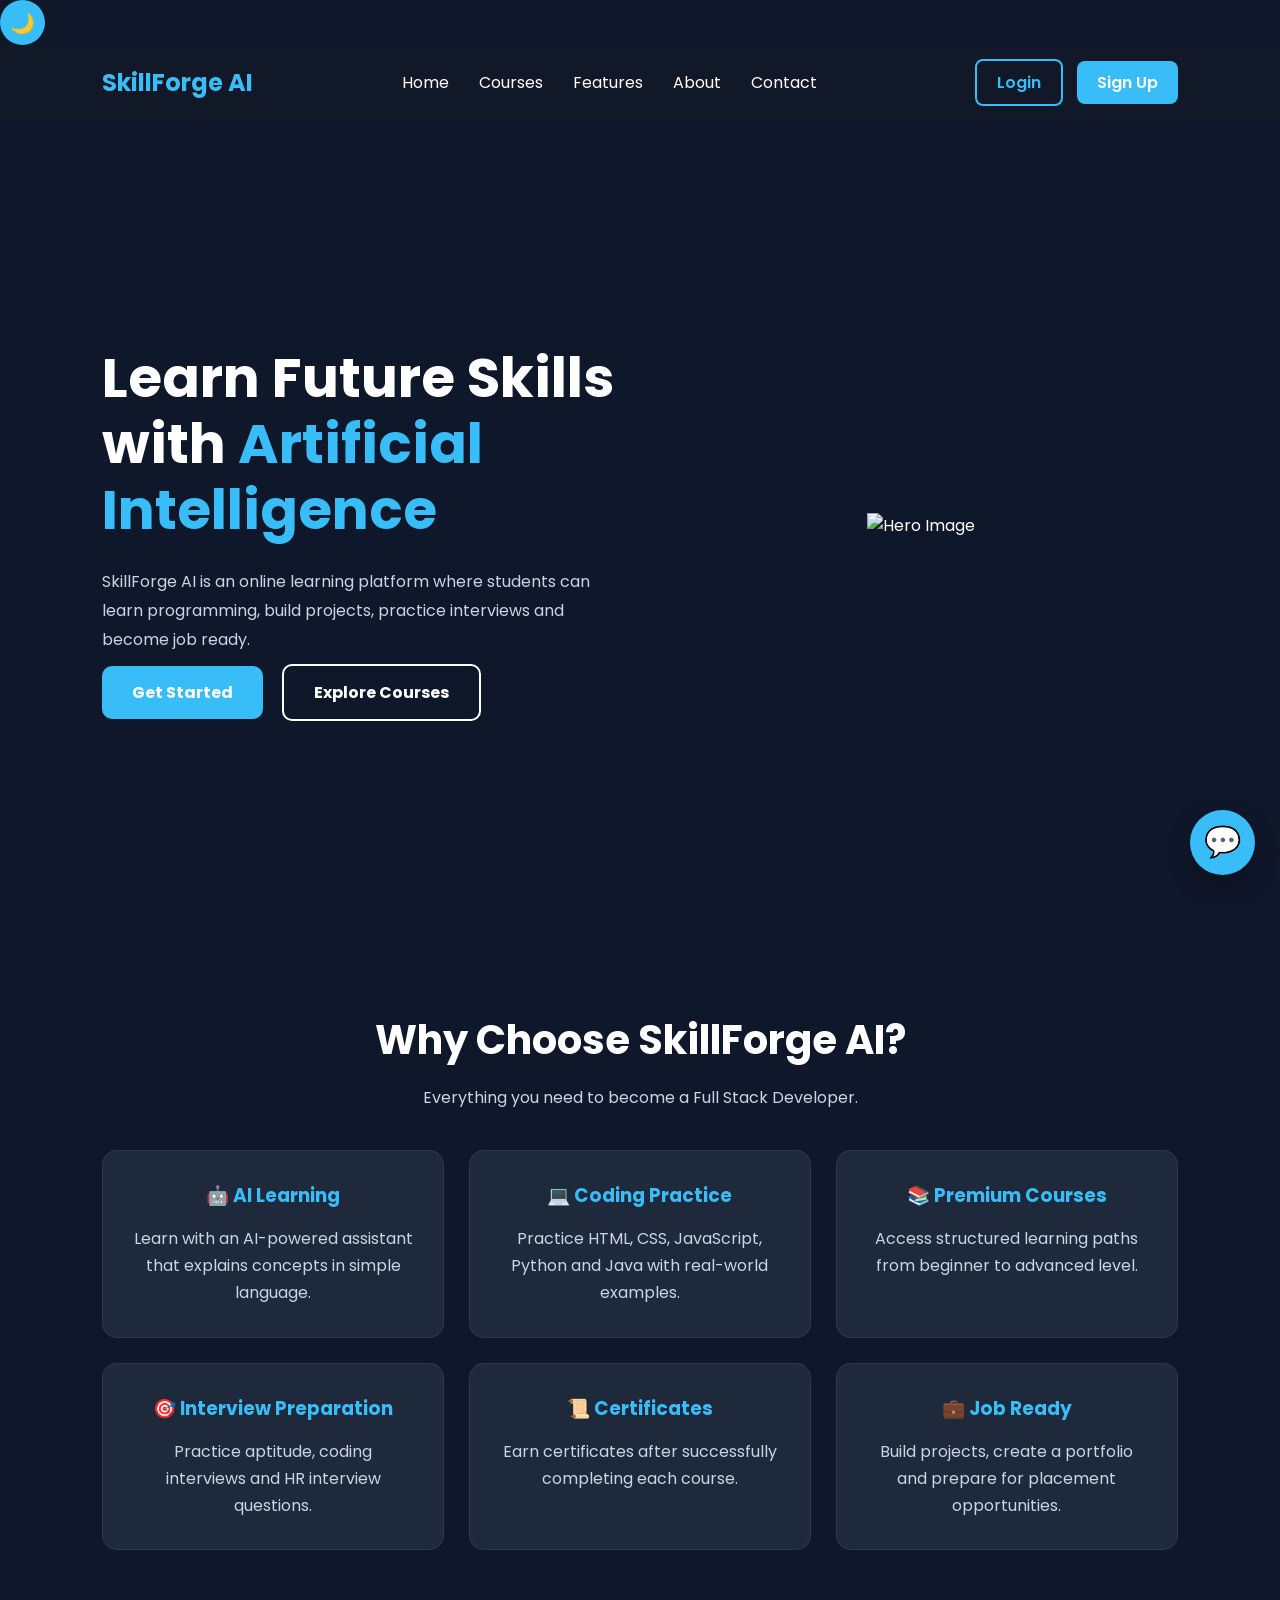
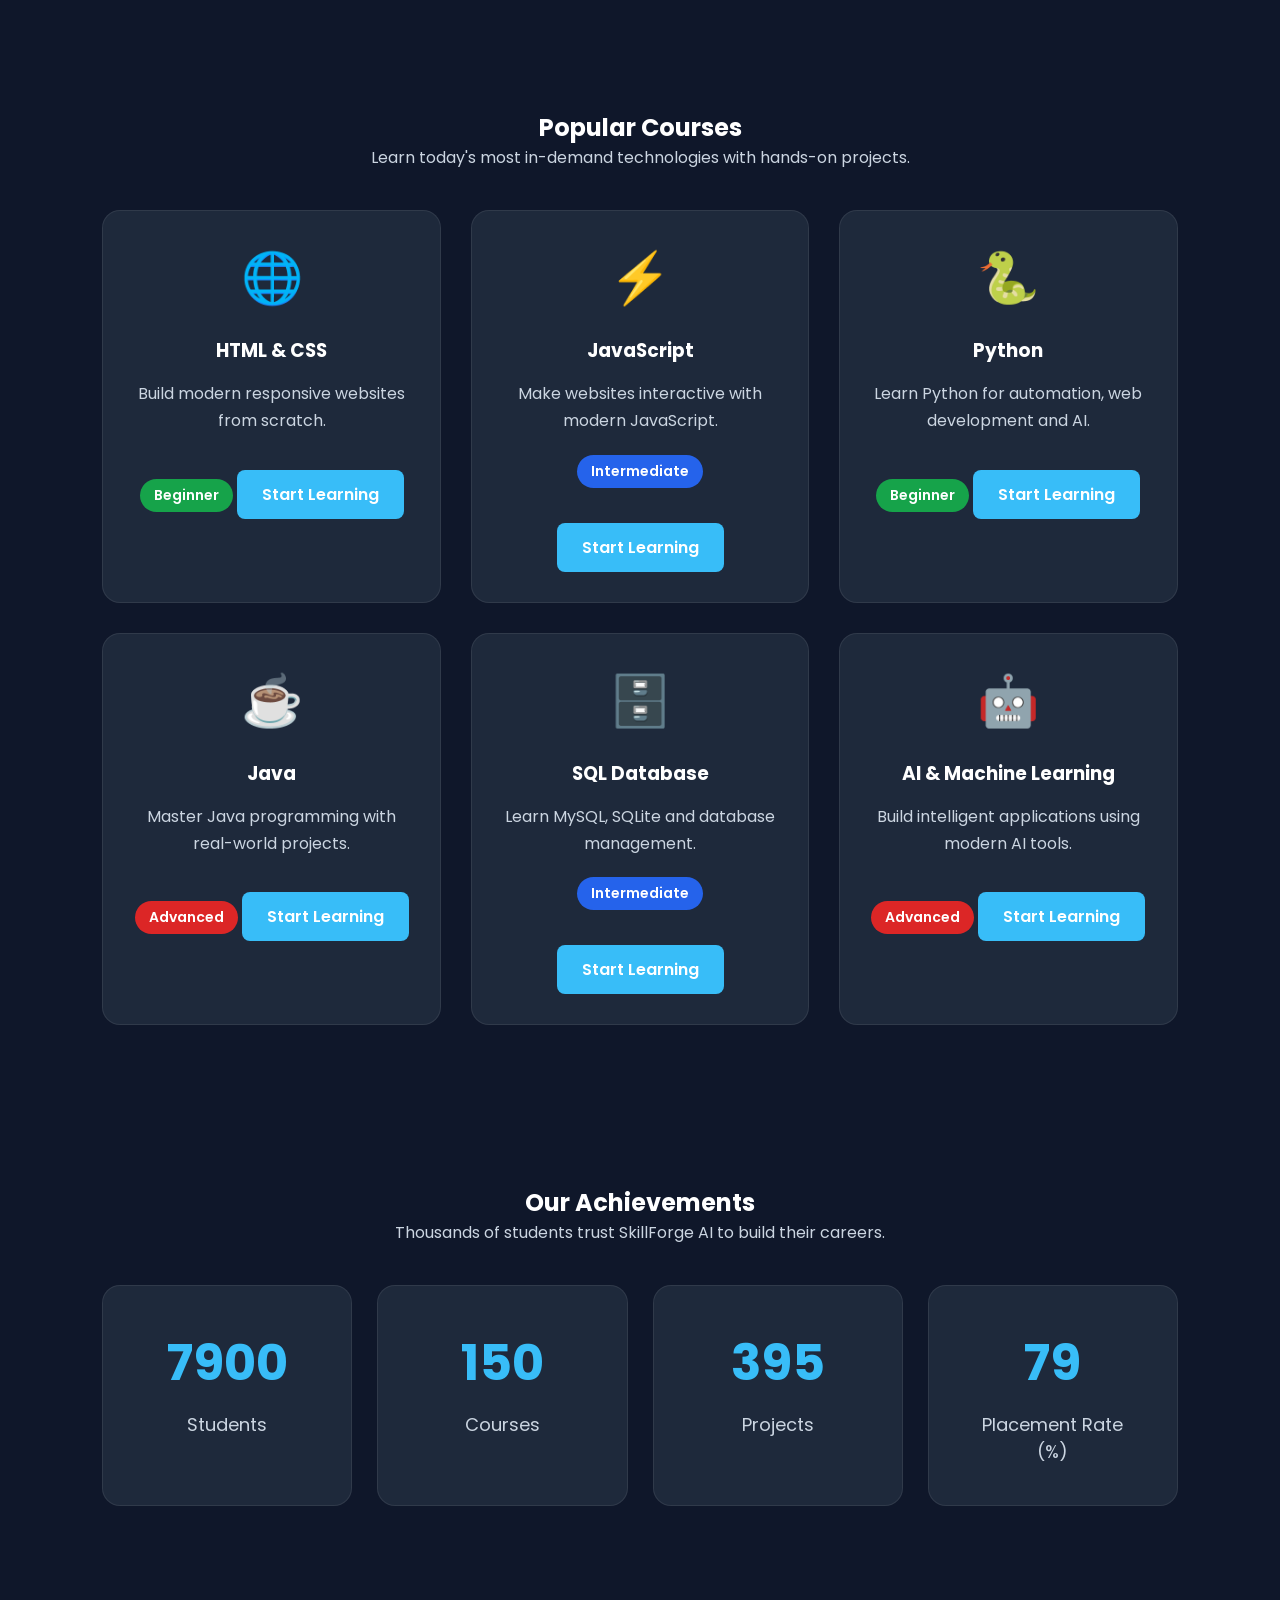
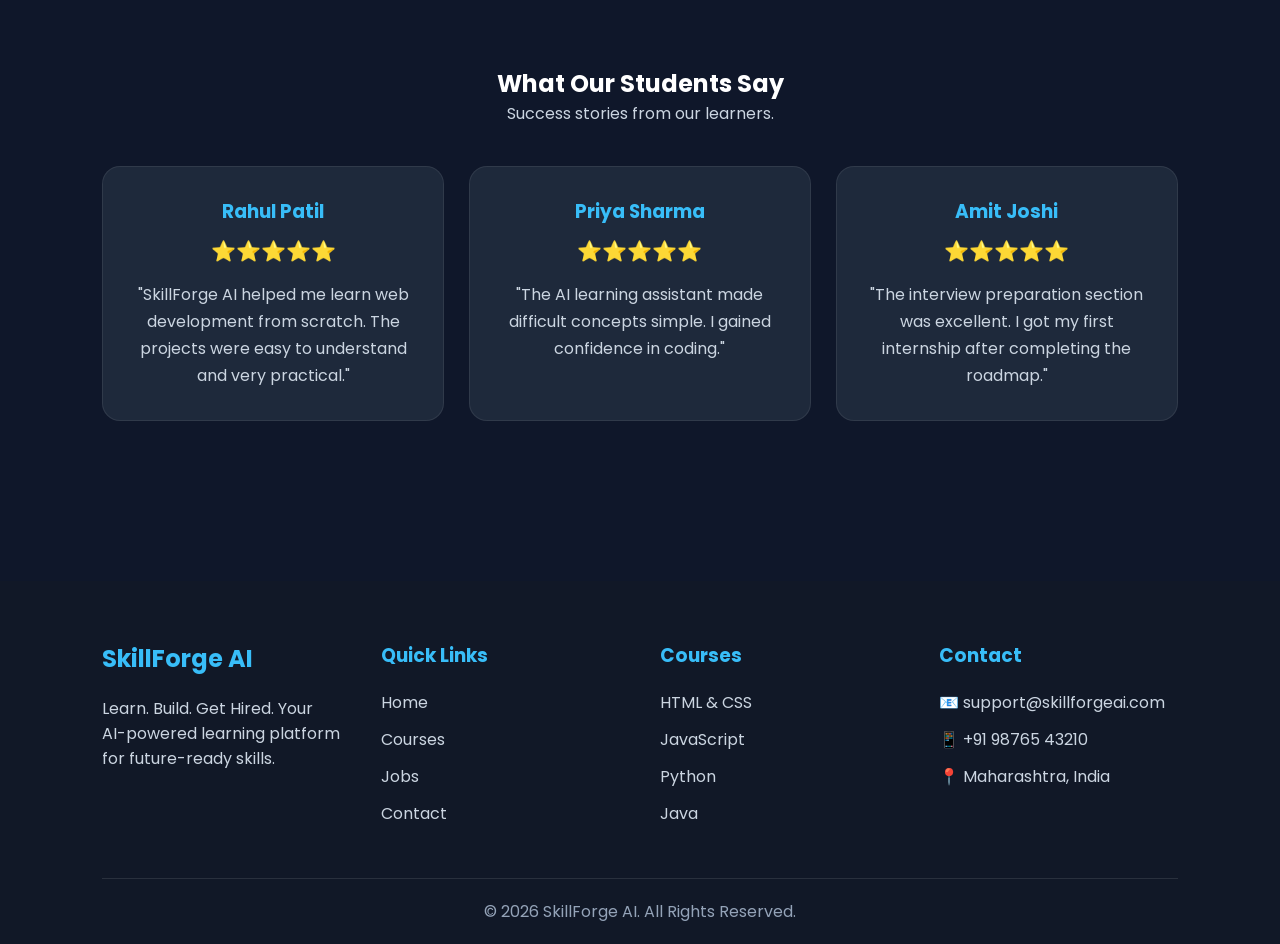
==== index.html @ 04fc4a8b "Added Floating AI Chat Button" ====
<!DOCTYPE html>
<html lang="en">

<head>
    <meta charset="UTF-8">
    <meta name="viewport" content="width=device-width, initial-scale=1.0">

    <title>SkillForge AI | Learn • Build • Get Hired</title>

    <link rel="stylesheet" href="css/style.css">

    <link rel="preconnect" href="https://fonts.googleapis.com">

    <link rel="preconnect" href="https://fonts.gstatic.com" crossorigin>

    <link href="https://fonts.googleapis.com/css2?family=Poppins:wght@300;400;500;600;700;800&display=swap"
        rel="stylesheet">

</head>

<body>
    <button id="themeToggle" class="theme-btn">
    🌙
</button>

    <!-- ================= NAVBAR ================= -->

    <header>

        <nav class="navbar">
            <div class="menu-toggle" id="menuToggle">
    ☰
</div>

            <div class="logo">

                <h2>SkillForge AI</h2>

            </div>

            <ul class="nav-links">

                <li><a href="#">Home</a></li>

                <li><a href="courses.html">Courses</a></li>

                <li><a href="#">Features</a></li>

                <li><a href="#">About</a></li>

                <li><a href="contact.html">Contact</a></li>

            </ul>

            <div class="buttons">

                <a href="login.html" class="login-btn">Login</a>

                <a href="signup.html" class="signup-btn">Sign Up</a>

            </div>

        </nav>

    </header>

    <!-- ================= HERO SECTION ================= -->

    <section class="hero">

        <div class="hero-left">

            <h1>
                Learn Future Skills with
                <span>Artificial Intelligence</span>
            </h1>

            <p>

                SkillForge AI is an online learning platform where students
                can learn programming, build projects,
                practice interviews and become job ready.

            </p>

            <div class="hero-buttons">

                <a href="#" class="primary-btn">Get Started</a>

                <a href="#" class="secondary-btn">Explore Courses</a>

            </div>

        </div>

        <div class="hero-right">

            <img src="images/hero.png" alt="Hero Image">

        </div>

    </section>
    <!-- ================= FEATURES ================= -->

 <section class="features">

    <h2>Why Choose SkillForge AI?</h2>

    <p class="section-text">
        Everything you need to become a Full Stack Developer.
    </p>

    <div class="feature-container">

        <div class="card">
            <h3>🤖 AI Learning</h3>
            <p>Learn with an AI-powered assistant that explains concepts in simple language.</p>
        </div>

        <div class="card">
            <h3>💻 Coding Practice</h3>
            <p>Practice HTML, CSS, JavaScript, Python and Java with real-world examples.</p>
        </div>

        <div class="card">
            <h3>📚 Premium Courses</h3>
            <p>Access structured learning paths from beginner to advanced level.</p>
        </div>

        <div class="card">
            <h3>🎯 Interview Preparation</h3>
            <p>Practice aptitude, coding interviews and HR interview questions.</p>
        </div>

        <div class="card">
            <h3>📜 Certificates</h3>
            <p>Earn certificates after successfully completing each course.</p>
        </div>

        <div class="card">
            <h3>💼 Job Ready</h3>
            <p>Build projects, create a portfolio and prepare for placement opportunities.</p>
        </div>

    </div>

</section>
<!-- ================= COURSES ================= -->

<section class="courses">

    <h2>Popular Courses</h2>

    <p class="section-text">
        Learn today's most in-demand technologies with hands-on projects.
    </p>

    <div class="course-container">

        <div class="course-card">
            <div class="course-icon">🌐</div>
            <h3>HTML & CSS</h3>
            <p>Build modern responsive websites from scratch.</p>
            <span class="level beginner">Beginner</span>
            <a href="#" class="course-btn">Start Learning</a>
        </div>

        <div class="course-card">
            <div class="course-icon">⚡</div>
            <h3>JavaScript</h3>
            <p>Make websites interactive with modern JavaScript.</p>
            <span class="level intermediate">Intermediate</span>
            <a href="#" class="course-btn">Start Learning</a>
        </div>

        <div class="course-card">
            <div class="course-icon">🐍</div>
            <h3>Python</h3>
            <p>Learn Python for automation, web development and AI.</p>
            <span class="level beginner">Beginner</span>
            <a href="#" class="course-btn">Start Learning</a>
        </div>

        <div class="course-card">
            <div class="course-icon">☕</div>
            <h3>Java</h3>
            <p>Master Java programming with real-world projects.</p>
            <span class="level advanced">Advanced</span>
            <a href="#" class="course-btn">Start Learning</a>
        </div>

        <div class="course-card">
            <div class="course-icon">🗄️</div>
            <h3>SQL Database</h3>
            <p>Learn MySQL, SQLite and database management.</p>
            <span class="level intermediate">Intermediate</span>
            <a href="#" class="course-btn">Start Learning</a>
        </div>

        <div class="course-card">
            <div class="course-icon">🤖</div>
            <h3>AI & Machine Learning</h3>
            <p>Build intelligent applications using modern AI tools.</p>
            <span class="level advanced">Advanced</span>
            <a href="#" class="course-btn">Start Learning</a>
        </div>

    </div>

</section>
<!-- ================= STATISTICS ================= -->
<!-- ================= STATISTICS ================= -->

<section class="stats">

    <h2>Our Achievements</h2>

    <p class="section-text">
        Thousands of students trust SkillForge AI to build their careers.
    </p>

    <div class="stats-container">

        <div class="stat-card">
            <h1 class="counter" data-target="10000">0</h1>
            <p>Students</p>
        </div>

        <div class="stat-card">
            <h1 class="counter" data-target="150">0</h1>
            <p>Courses</p>
        </div>

        <div class="stat-card">
            <h1 class="counter" data-target="500">0</h1>
            <p>Projects</p>
        </div>

        <div class="stat-card">
            <h1 class="counter" data-target="95">0</h1>
            <p>Placement Rate (%)</p>
        </div>

    </div>

</section>
<!-- ================= TESTIMONIALS ================= -->

<section class="testimonials">

    <h2>What Our Students Say</h2>

    <p class="section-text">
        Success stories from our learners.
    </p>

    <div class="testimonial-container">

        <div class="testimonial-card">
            <h3>Rahul Patil</h3>
            <span>⭐⭐⭐⭐⭐</span>
            <p>
                "SkillForge AI helped me learn web development from scratch.
                The projects were easy to understand and very practical."
            </p>
        </div>

        <div class="testimonial-card">
            <h3>Priya Sharma</h3>
            <span>⭐⭐⭐⭐⭐</span>
            <p>
                "The AI learning assistant made difficult concepts simple.
                I gained confidence in coding."
            </p>
        </div>

        <div class="testimonial-card">
            <h3>Amit Joshi</h3>
            <span>⭐⭐⭐⭐⭐</span>
            <p>
                "The interview preparation section was excellent.
                I got my first internship after completing the roadmap."
            </p>
        </div>

    </div>

</section>

<!-- ================= FOOTER ================= -->

<footer class="footer">

    <div class="footer-container">

        <div class="footer-box">
            <h2>SkillForge AI</h2>
            <p>
                Learn. Build. Get Hired.
                Your AI-powered learning platform for future-ready skills.
            </p>
        </div>

        <div class="footer-box">
            <h3>Quick Links</h3>

            <a href="index.html">Home</a>
            <a href="courses.html">Courses</a>
            <a href="jobs.html">Jobs</a>
            <a href="contact.html">Contact</a>

        </div>

        <div class="footer-box">
            <h3>Courses</h3>

            <a href="#">HTML & CSS</a>
            <a href="#">JavaScript</a>
            <a href="#">Python</a>
            <a href="#">Java</a>

        </div>

        <div class="footer-box">
            <h3>Contact</h3>

            <p>📧 support@skillforgeai.com</p>
            <p>📱 +91 98765 43210</p>
            <p>📍 Maharashtra, India</p>

        </div>

    </div>

    <hr>

    <div class="copyright">

        © 2026 SkillForge AI. All Rights Reserved.

    </div>
    <!-- ================= AI CHAT BUTTON ================= -->

<div class="chat-button" id="chatButton">
    💬
</div>
    <script src="js/script.js"></script>

</footer>
</body>

</html>
---- css/style.css ----
/* ===========================
   Google Font & Reset
=========================== */

*{
    margin:0;
    padding:0;
    box-sizing:border-box;
    font-family:'Poppins',sans-serif;
}

body{
    background:#0f172a;
    color:#ffffff;
}

/* ===========================
   Navbar
=========================== */

.navbar{
    display:flex;
    justify-content:space-between;
    align-items:center;
    padding:20px 8%;
    background:#111827;
    position:sticky;
    top:0;
}

.logo h2{
    color:#38bdf8;
}

.nav-links{
    display:flex;
    list-style:none;
    gap:30px;
}

.nav-links a{
    text-decoration:none;
    color:white;
    transition:.3s;
}

.nav-links a:hover{
    color:#38bdf8;
}

.buttons a{
    text-decoration:none;
    padding:10px 20px;
    border-radius:8px;
    margin-left:10px;
    font-weight:600;
}

.login-btn{
    border:2px solid #38bdf8;
    color:#38bdf8;
}

.signup-btn{
    background:#38bdf8;
    color:white;
}

/* ===========================
   Hero Section
=========================== */

.hero{
    display:flex;
    justify-content:space-between;
    align-items:center;
    min-height:90vh;
    padding:60px 8%;
    gap:50px;
}

.hero-left{
    flex:1;
}

.hero-left h1{
    font-size:55px;
    line-height:1.2;
}

.hero-left span{
    color:#38bdf8;
}

.hero-left p{
    margin:25px 0;
    color:#cbd5e1;
    line-height:1.8;
}

.hero-buttons a{
    text-decoration:none;
    padding:15px 30px;
    border-radius:10px;
    font-weight:bold;
    margin-right:15px;
}

.primary-btn{
    background:#38bdf8;
    color:white;
}

.secondary-btn{
    border:2px solid white;
    color:white;
}

.hero-right{
    flex:1;
    text-align:center;
}

.hero-right img{
    width:100%;
    max-width:500px;
}

/* ===========================
   Responsive
=========================== */

@media(max-width:900px){

.hero{
    flex-direction:column;
    text-align:center;
}

.navbar{
    flex-direction:column;
    gap:15px;
}

.nav-links{
    flex-wrap:wrap;
    justify-content:center;
}

.hero-left h1{
    font-size:38px;
}

}
/* ===========================
   FEATURES
=========================== */

.features{
    padding:80px 8%;
    text-align:center;
}

.features h2{
    font-size:40px;
    margin-bottom:15px;
}

.section-text{
    color:#cbd5e1;
    margin-bottom:40px;
}

.feature-container{
    display:grid;
    grid-template-columns:repeat(auto-fit,minmax(260px,1fr));
    gap:25px;
}

.card{
    background:#1e293b;
    padding:30px;
    border-radius:15px;
    transition:.3s;
    border:1px solid rgba(255,255,255,.08);
}

.card:hover{
    transform:translateY(-10px);
    box-shadow:0 15px 35px rgba(56,189,248,.25);
}

.card h3{
    margin-bottom:15px;
    color:#38bdf8;
}

.card p{
    color:#cbd5e1;
    line-height:1.7;
}
/* ===========================
   COURSES
=========================== */

.courses{
    padding:80px 8%;
    text-align:center;
}

.course-container{
    display:grid;
    grid-template-columns:repeat(auto-fit,minmax(280px,1fr));
    gap:30px;
    margin-top:40px;
}

.course-card{
    background:#1e293b;
    padding:30px;
    border-radius:18px;
    transition:.3s;
    border:1px solid rgba(255,255,255,.08);
}

.course-card:hover{
    transform:translateY(-10px);
    box-shadow:0 20px 40px rgba(56,189,248,.25);
}

.course-icon{
    font-size:50px;
    margin-bottom:20px;
}

.course-card h3{
    margin-bottom:15px;
}

.course-card p{
    color:#cbd5e1;
    margin-bottom:20px;
    line-height:1.7;
}

.level{
    display:inline-block;
    padding:6px 14px;
    border-radius:20px;
    font-size:14px;
    margin-bottom:20px;
    font-weight:600;
}

.beginner{
    background:#16a34a;
}

.intermediate{
    background:#2563eb;
}

.advanced{
    background:#dc2626;
}

.course-btn{
    display:inline-block;
    margin-top:15px;
    padding:12px 25px;
    background:#38bdf8;
    color:white;
    text-decoration:none;
    border-radius:8px;
    font-weight:600;
}

.course-btn:hover{
    background:#0ea5e9;
}
/* ===========================
   STATISTICS
=========================== */

.stats{
    padding:80px 8%;
    text-align:center;
}

.stats-container{
    display:grid;
    grid-template-columns:repeat(auto-fit,minmax(220px,1fr));
    gap:25px;
    margin-top:40px;
}

.stat-card{
    background:#1e293b;
    padding:40px;
    border-radius:18px;
    transition:.3s;
    border:1px solid rgba(255,255,255,.08);
}

.stat-card:hover{
    transform:translateY(-10px);
    box-shadow:0 15px 35px rgba(56,189,248,.25);
}

.stat-card h1{
    font-size:50px;
    color:#38bdf8;
}

.stat-card p{
    margin-top:10px;
    color:#cbd5e1;
    font-size:18px;
}
/* ===========================
   TESTIMONIALS
=========================== */

.testimonials{
    padding:80px 8%;
    text-align:center;
}

.testimonial-container{
    display:grid;
    grid-template-columns:repeat(auto-fit,minmax(300px,1fr));
    gap:25px;
    margin-top:40px;
}

.testimonial-card{
    background:#1e293b;
    padding:30px;
    border-radius:18px;
    border:1px solid rgba(255,255,255,.08);
    transition:.3s;
}

.testimonial-card:hover{
    transform:translateY(-8px);
    box-shadow:0 15px 35px rgba(56,189,248,.25);
}

.testimonial-card h3{
    color:#38bdf8;
    margin-bottom:10px;
}

.testimonial-card span{
    font-size:20px;
}

.testimonial-card p{
    margin-top:15px;
    color:#cbd5e1;
    line-height:1.7;
}
/* ===========================
   FOOTER
=========================== */

.footer{
    background:#111827;
    padding:60px 8% 20px;
    margin-top:80px;
}

.footer-container{
    display:grid;
    grid-template-columns:repeat(auto-fit,minmax(220px,1fr));
    gap:40px;
}

.footer-box h2,
.footer-box h3{
    color:#38bdf8;
    margin-bottom:20px;
}

.footer-box p,
.footer-box a{
    display:block;
    color:#cbd5e1;
    text-decoration:none;
    margin-bottom:12px;
    transition:.3s;
}

.footer-box a:hover{
    color:#38bdf8;
    padding-left:8px;
}

.footer hr{
    border:none;
    border-top:1px solid rgba(255,255,255,.1);
    margin:40px 0 20px;
}

.copyright{
    text-align:center;
    color:#94a3b8;
}
/* ===========================
   THEME BUTTON
=========================== */

.theme-btn{
    width:45px;
    height:45px;
    border:none;
    border-radius:50%;
    cursor:pointer;
    font-size:20px;
    margin-right:10px;
    background:#38bdf8;
    color:white;
    transition:.3s;
}

.theme-btn:hover{
    transform:scale(1.1);
}

/* Light Theme */

body.light-mode{
    background:#f8fafc;
    color:#111827;
}

body.light-mode .navbar{
    background:white;
}

body.light-mode .card,
body.light-mode .course-card,
body.light-mode .stat-card,
body.light-mode .testimonial-card{
    background:white;
    color:#111827;
}

body.light-mode .footer{
    background:#e2e8f0;
}
/* ===========================
   MOBILE MENU
=========================== */

.menu-toggle{
    display:none;
    font-size:30px;
    cursor:pointer;
}

@media(max-width:900px){

    .menu-toggle{
        display:block;
    }

    .nav-links{
        display:none;
        flex-direction:column;
        position:absolute;
        top:80px;
        left:0;
        width:100%;
        background:#111827;
        padding:20px 0;
        text-align:center;
    }

    .nav-links.active{
        display:flex;
    }

    .buttons{
        display:none;
    }

}
/* ===========================
   FLOATING CHAT BUTTON
=========================== */

.chat-button{
    position:fixed;
    bottom:25px;
    right:25px;
    width:65px;
    height:65px;
    background:#38bdf8;
    color:white;
    font-size:30px;
    border-radius:50%;
    display:flex;
    justify-content:center;
    align-items:center;
    cursor:pointer;
    box-shadow:0 10px 25px rgba(0,0,0,.3);
    transition:.3s;
    z-index:999;
}

.chat-button:hover{
    transform:scale(1.1);
    background:#0ea5e9;
}
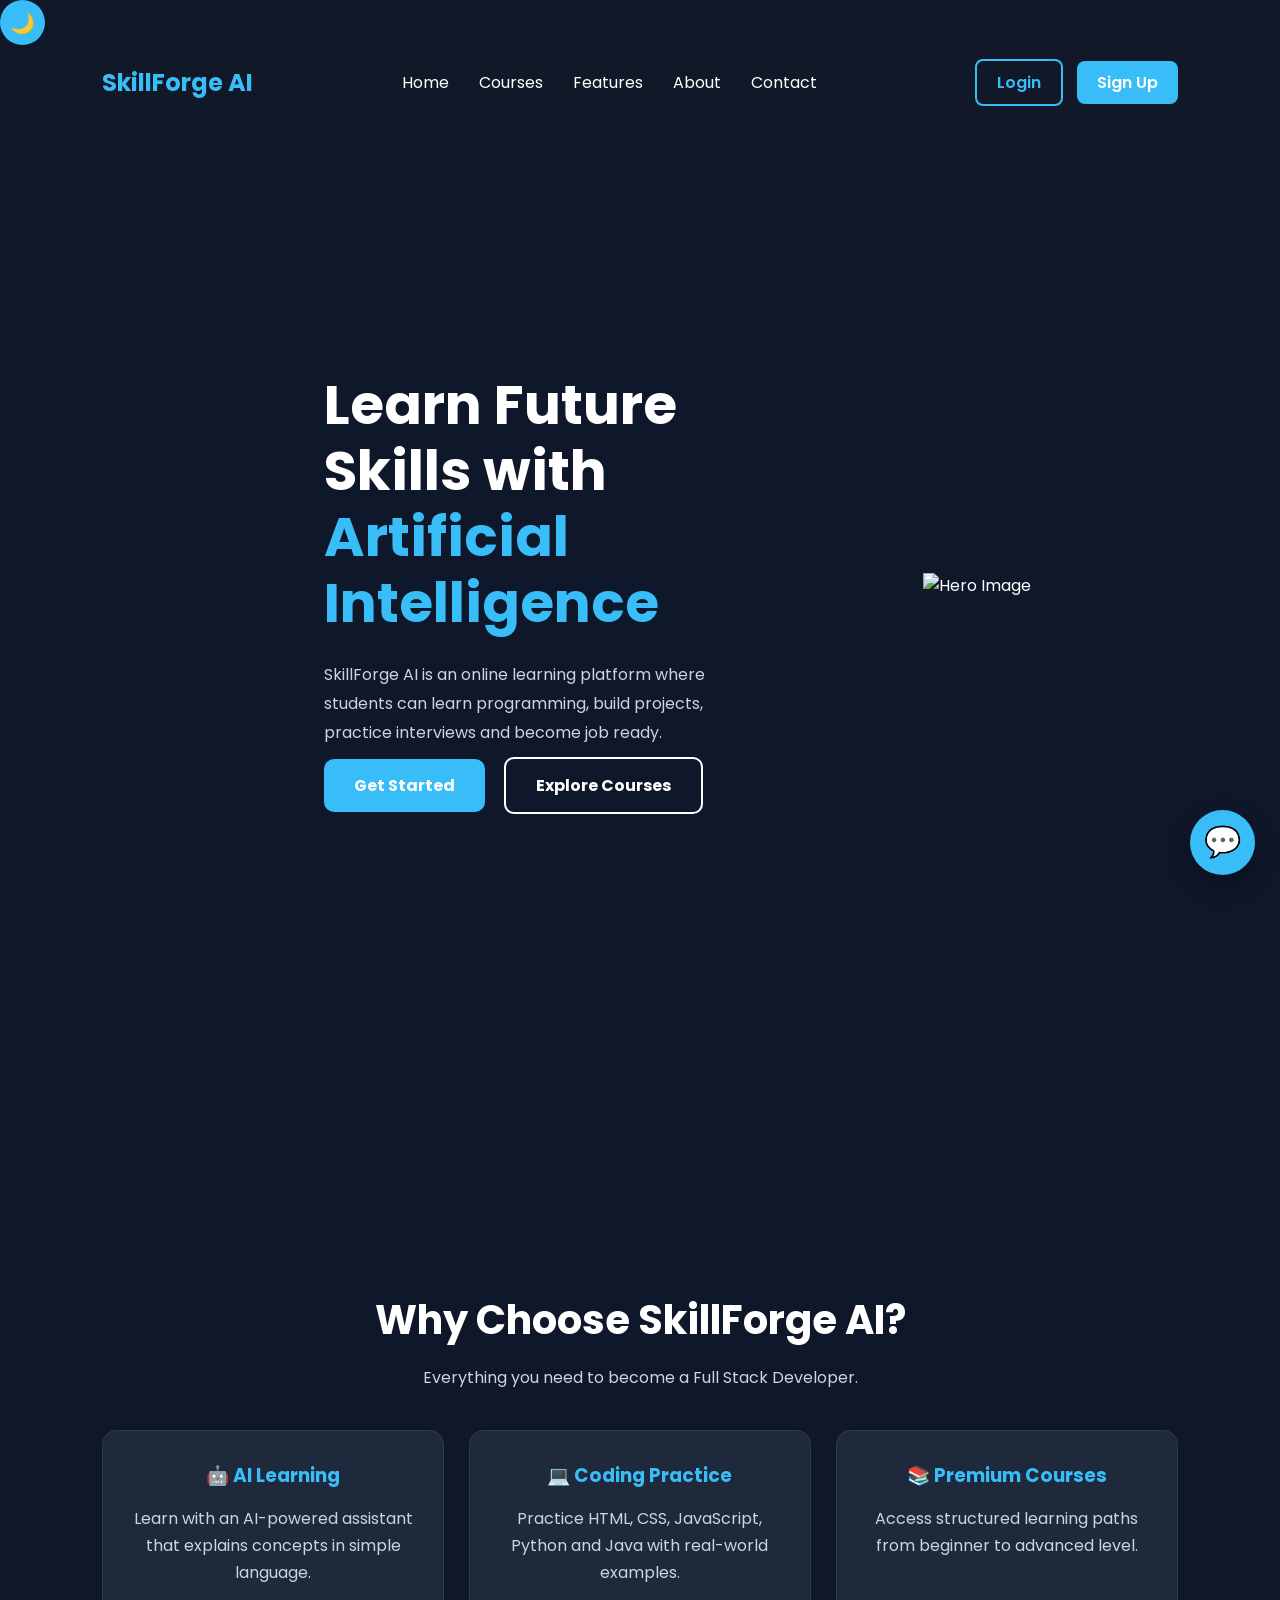
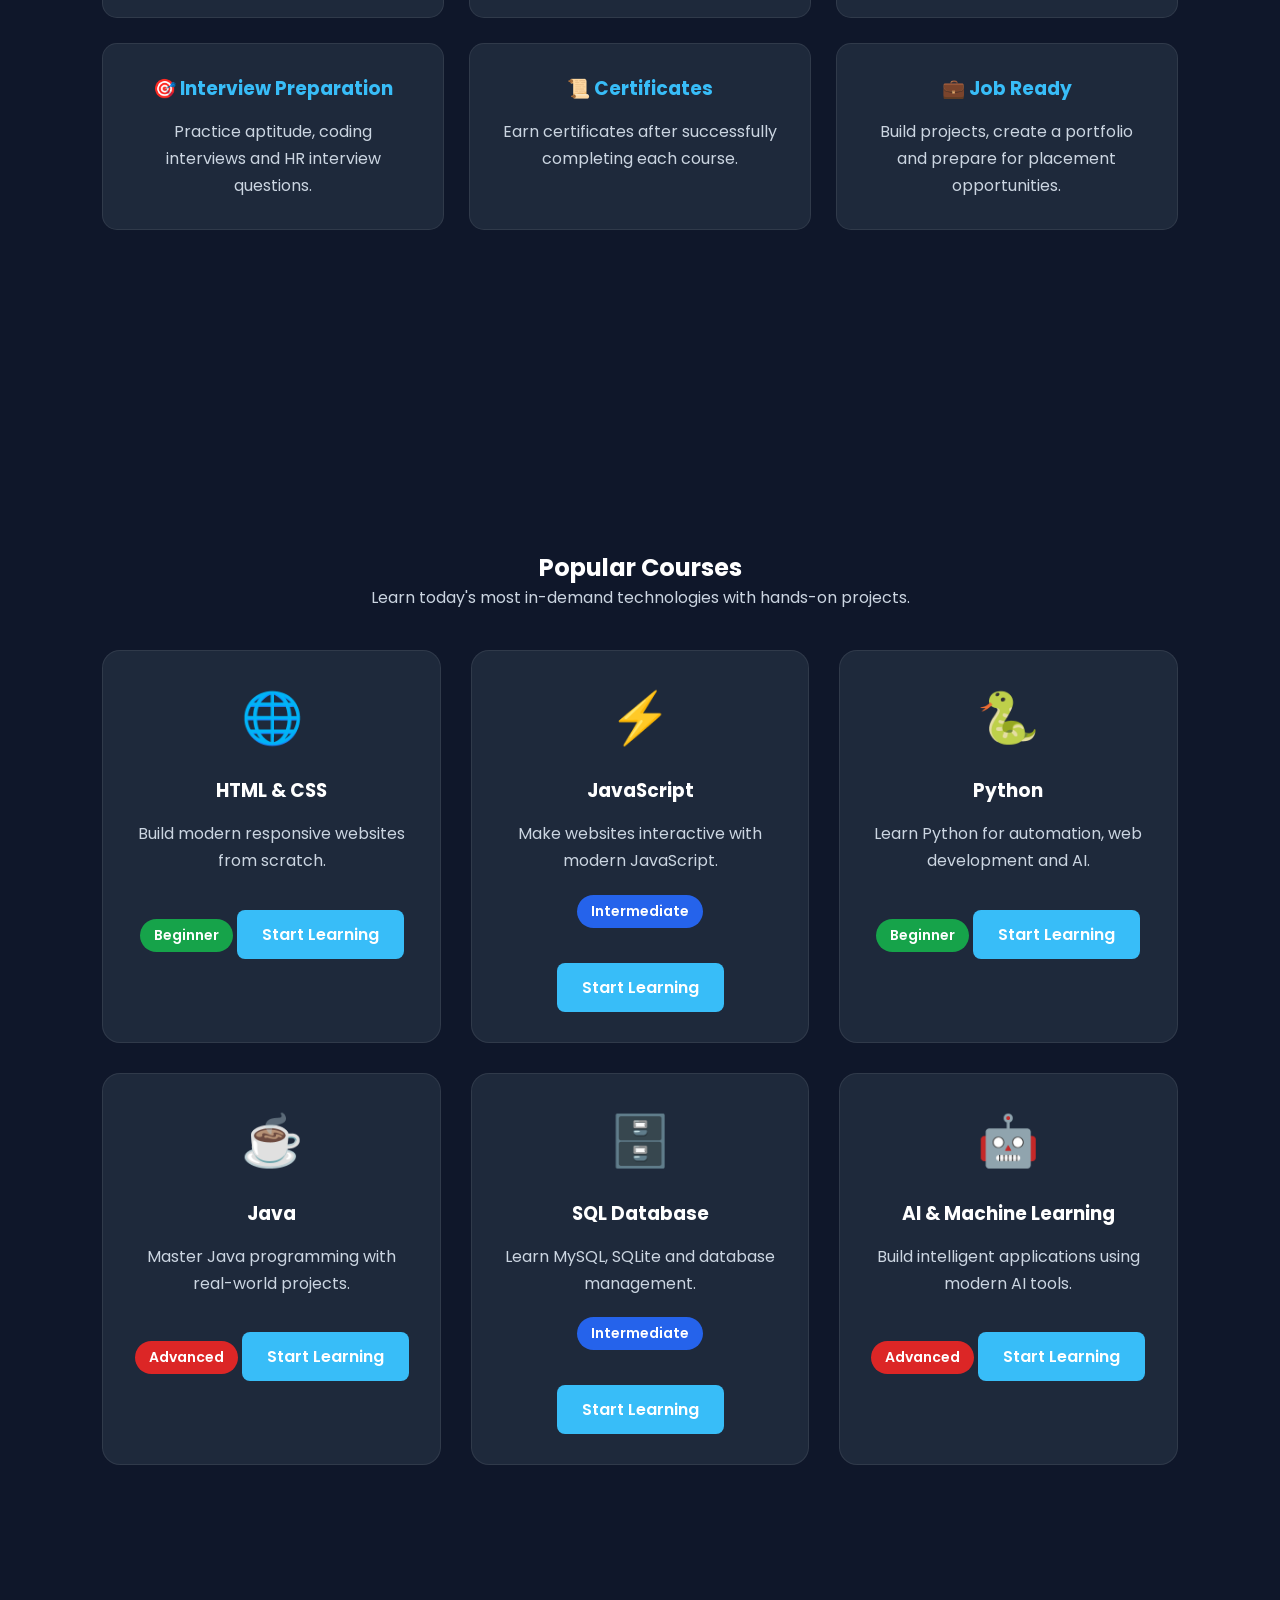
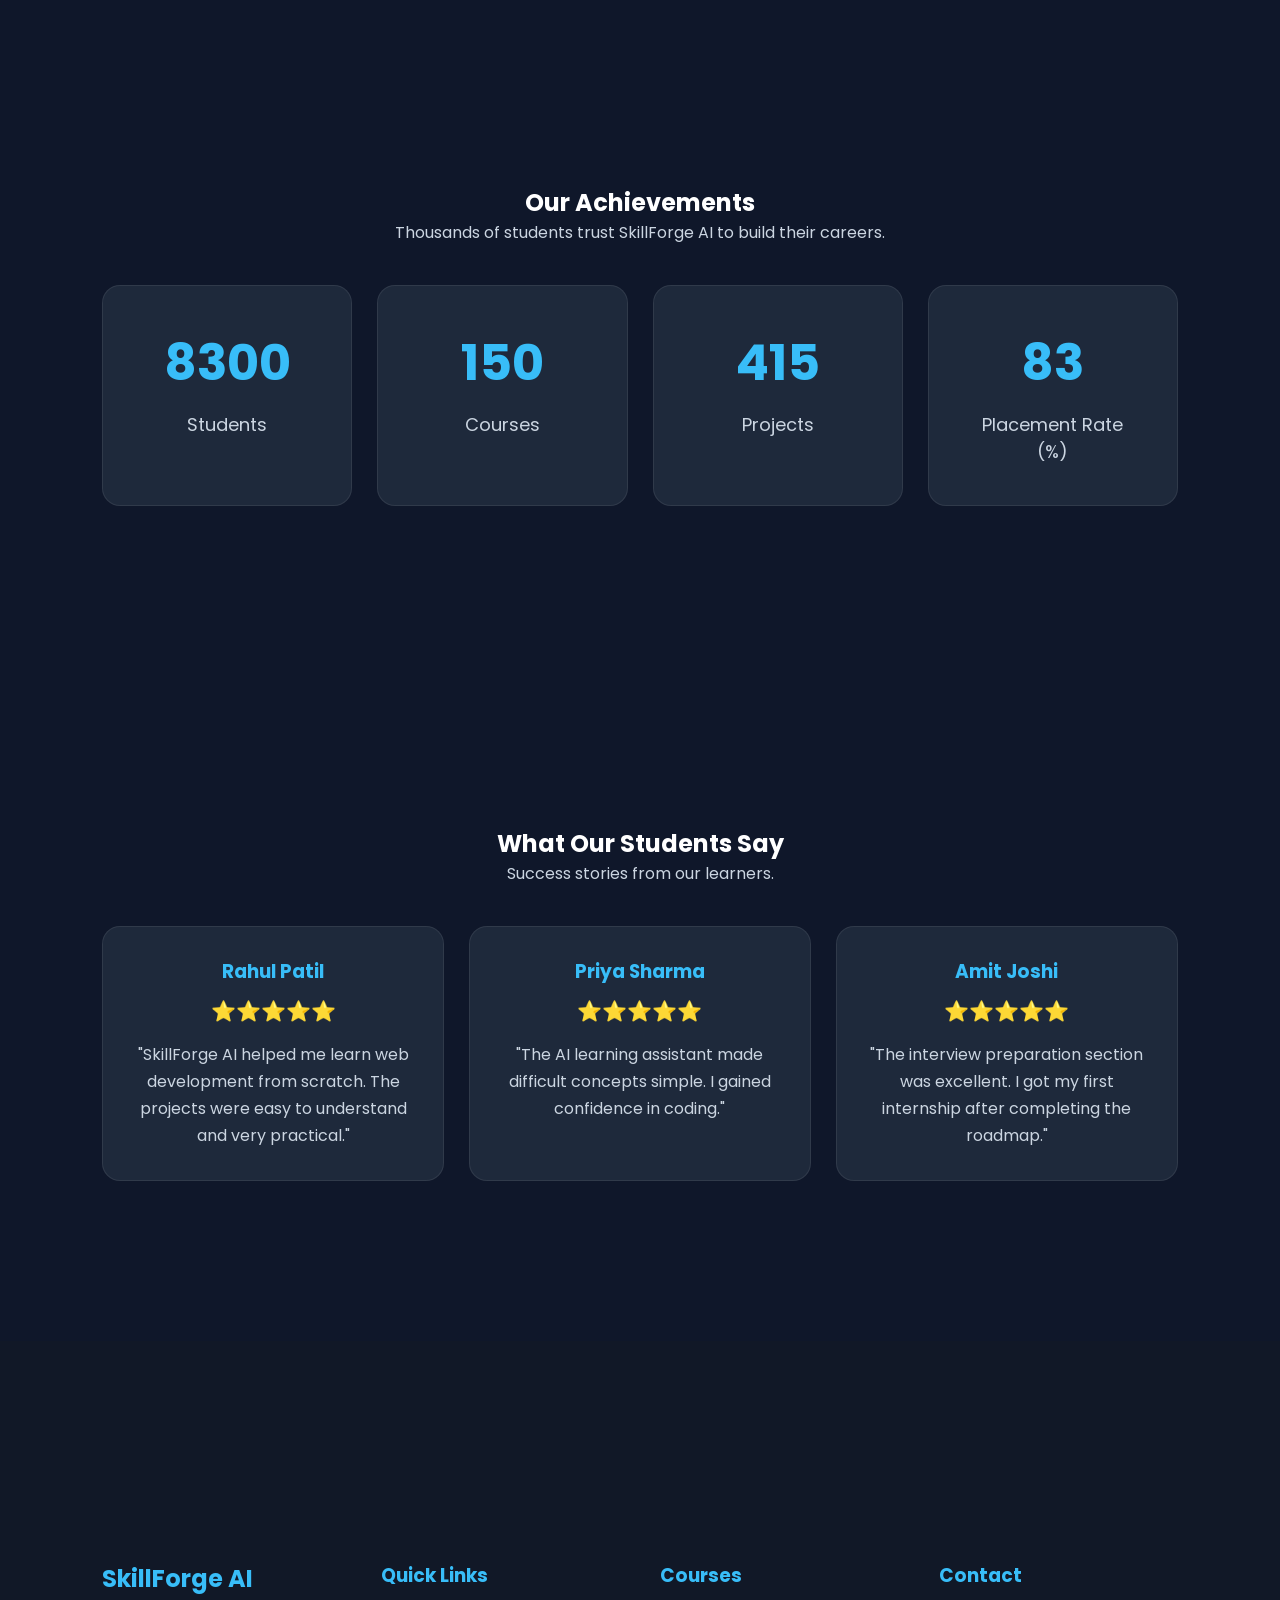
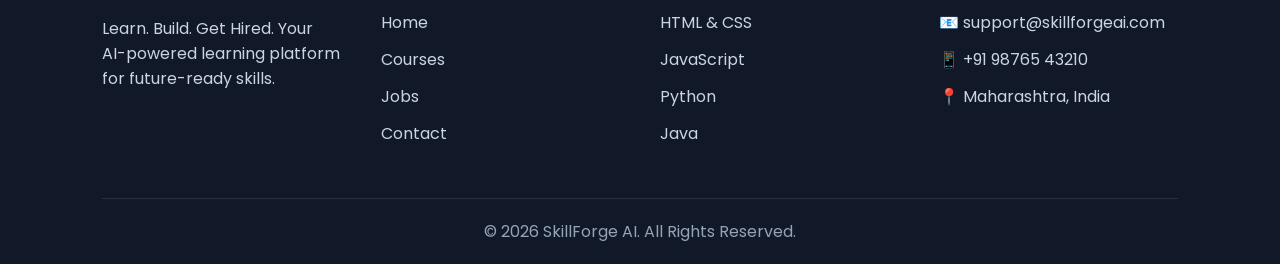
==== commit d8e1d482: "Added Scroll Reveal Animation" ====
--- a/index.html
+++ b/index.html
@@ -67,7 +67,7 @@
     <!-- ================= HERO SECTION ================= -->
 
     <section class="hero">
-
+     <section class="hero hidden"></section>
         <div class="hero-left">
 
             <h1>
@@ -103,7 +103,7 @@
     <!-- ================= FEATURES ================= -->
 
  <section class="features">
-
+  <section class="features hidden"></section>
     <h2>Why Choose SkillForge AI?</h2>
 
     <p class="section-text">
@@ -148,7 +148,7 @@
 <!-- ================= COURSES ================= -->
 
 <section class="courses">
-
+<section class="courses hidden"></section>
     <h2>Popular Courses</h2>
 
     <p class="section-text">
@@ -212,7 +212,7 @@
 <!-- ================= STATISTICS ================= -->
 
 <section class="stats">
-
+<section class="stats hidden"></section>
     <h2>Our Achievements</h2>
 
     <p class="section-text">
@@ -247,7 +247,7 @@
 <!-- ================= TESTIMONIALS ================= -->
 
 <section class="testimonials">
-
+<section class="testimonials hidden"></section>
     <h2>What Our Students Say</h2>
 
     <p class="section-text">
@@ -290,7 +290,7 @@
 <!-- ================= FOOTER ================= -->
 
 <footer class="footer">
-
+<footer class="footer hidden"></footer>
     <div class="footer-container">
 
         <div class="footer-box">
--- a/css/style.css
+++ b/css/style.css
@@ -512,4 +512,18 @@
 .chat-button:hover{
     transform:scale(1.1);
     background:#0ea5e9;
+}
+/* ===========================
+   SCROLL ANIMATION
+=========================== */
+
+.hidden{
+    opacity:0;
+    transform:translateY(60px);
+    transition:all .8s ease;
+}
+
+.show{
+    opacity:1;
+    transform:translateY(0);
 }
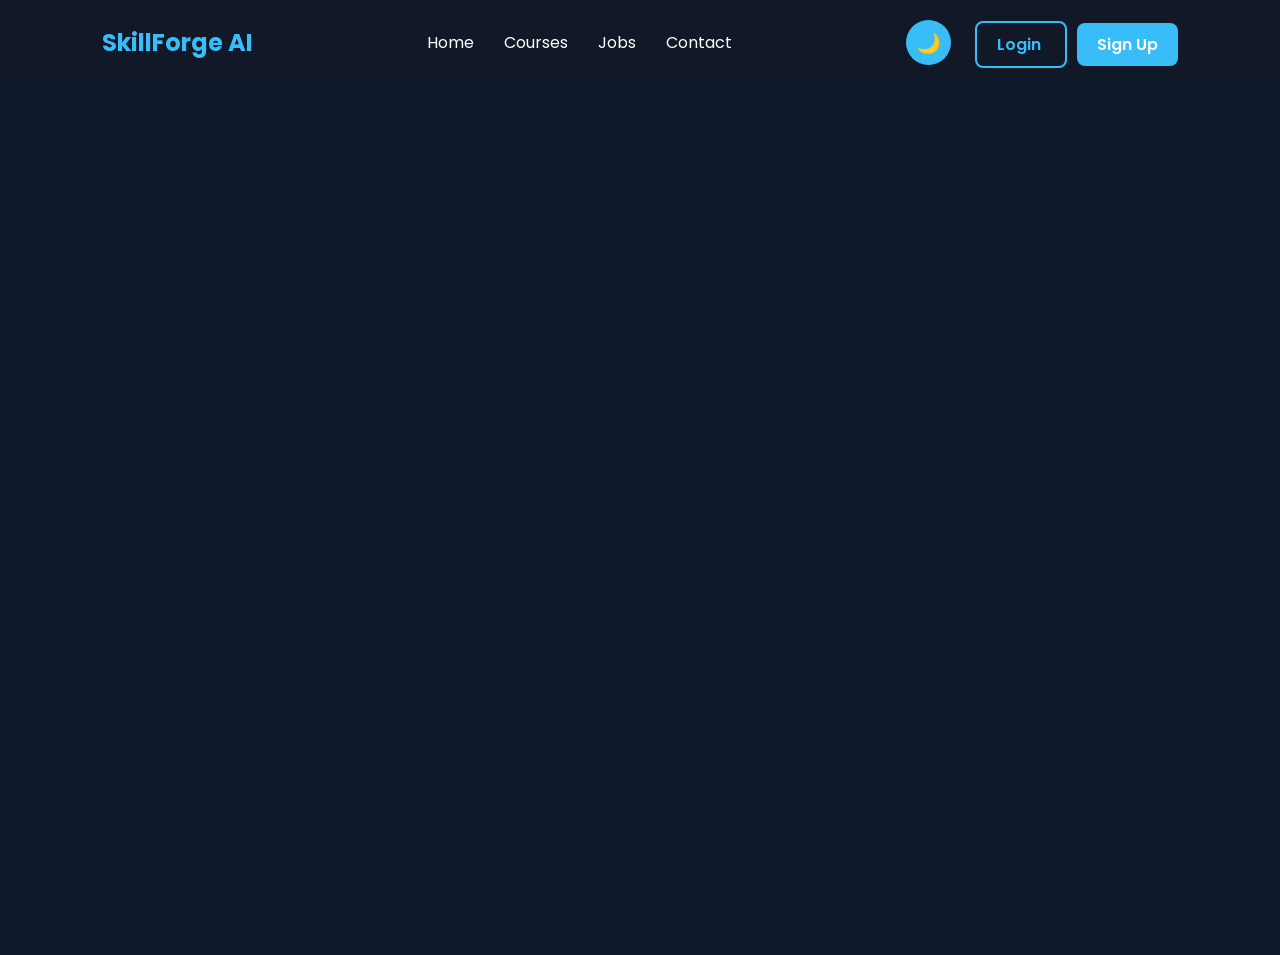
==== commit 0074e0b3: "Added Scroll Reveal Animation" ====
--- a/index.html
+++ b/index.html
@@ -18,332 +18,80 @@
 
 </head>
 
-<body>
-    <button id="themeToggle" class="theme-btn">
-    🌙
-</button>
+    <body>
 
-    <!-- ================= NAVBAR ================= -->
+<header>
+    <nav class="navbar">
 
-    <header>
+        <div class="logo">
+            <h2>SkillForge AI</h2>
+        </div>
 
-        <nav class="navbar">
-            <div class="menu-toggle" id="menuToggle">
-    ☰
-</div>
+        <ul class="nav-links">
+            <li><a href="index.html">Home</a></li>
+            <li><a href="courses.html">Courses</a></li>
+            <li><a href="jobs.html">Jobs</a></li>
+            <li><a href="contact.html">Contact</a></li>
+        </ul>
 
-            <div class="logo">
+        <div class="buttons">
 
-                <h2>SkillForge AI</h2>
+            <button id="themeToggle" class="theme-btn">
+                🌙
+            </button>
 
-            </div>
+            <a href="login.html" class="login-btn">
+                Login
+            </a>
 
-            <ul class="nav-links">
-
-                <li><a href="#">Home</a></li>
-
-                <li><a href="courses.html">Courses</a></li>
-
-                <li><a href="#">Features</a></li>
-
-                <li><a href="#">About</a></li>
-
-                <li><a href="contact.html">Contact</a></li>
-
-            </ul>
-
-            <div class="buttons">
-
-                <a href="login.html" class="login-btn">Login</a>
-
-                <a href="signup.html" class="signup-btn">Sign Up</a>
-
-            </div>
-
-        </nav>
-
-    </header>
-
-    <!-- ================= HERO SECTION ================= -->
-
-    <section class="hero">
-     <section class="hero hidden"></section>
-        <div class="hero-left">
-
-            <h1>
-                Learn Future Skills with
-                <span>Artificial Intelligence</span>
-            </h1>
-
-            <p>
-
-                SkillForge AI is an online learning platform where students
-                can learn programming, build projects,
-                practice interviews and become job ready.
-
-            </p>
-
-            <div class="hero-buttons">
-
-                <a href="#" class="primary-btn">Get Started</a>
-
-                <a href="#" class="secondary-btn">Explore Courses</a>
-
-            </div>
+            <a href="signup.html" class="signup-btn">
+                Sign Up
+            </a>
 
         </div>
 
-        <div class="hero-right">
+    </nav>
+</header>
 
-            <img src="images/hero.png" alt="Hero Image">
+<!-- ================= HERO ================= -->
 
-        </div>
+<section class="hero hidden">
 
-    </section>
-    <!-- ================= FEATURES ================= -->
+    <div class="hero-left">
 
- <section class="features">
-  <section class="features hidden"></section>
-    <h2>Why Choose SkillForge AI?</h2>
+        <h1>
+            Learn Future Skills with
+            <span>Artificial Intelligence</span>
+        </h1>
 
-    <p class="section-text">
-        Everything you need to become a Full Stack Developer.
-    </p>
+        <p>
+            SkillForge AI helps students learn programming,
+            build real-world projects, practice coding,
+            prepare for interviews and become job ready.
+        </p>
 
-    <div class="feature-container">
+        <div class="hero-buttons">
 
-        <div class="card">
-            <h3>🤖 AI Learning</h3>
-            <p>Learn with an AI-powered assistant that explains concepts in simple language.</p>
-        </div>
+            <a href="courses.html" class="primary-btn">
+                Get Started
+            </a>
 
-        <div class="card">
-            <h3>💻 Coding Practice</h3>
-            <p>Practice HTML, CSS, JavaScript, Python and Java with real-world examples.</p>
-        </div>
+            <a href="courses.html" class="secondary-btn">
+                Explore Courses
+            </a>
 
-        <div class="card">
-            <h3>📚 Premium Courses</h3>
-            <p>Access structured learning paths from beginner to advanced level.</p>
-        </div>
-
-        <div class="card">
-            <h3>🎯 Interview Preparation</h3>
-            <p>Practice aptitude, coding interviews and HR interview questions.</p>
-        </div>
-
-        <div class="card">
-            <h3>📜 Certificates</h3>
-            <p>Earn certificates after successfully completing each course.</p>
-        </div>
-
-        <div class="card">
-            <h3>💼 Job Ready</h3>
-            <p>Build projects, create a portfolio and prepare for placement opportunities.</p>
         </div>
 
     </div>
 
-</section>
-<!-- ================= COURSES ================= -->
+    <div class="hero-right">
 
-<section class="courses">
-<section class="courses hidden"></section>
-    <h2>Popular Courses</h2>
-
-    <p class="section-text">
-        Learn today's most in-demand technologies with hands-on projects.
-    </p>
-
-    <div class="course-container">
-
-        <div class="course-card">
-            <div class="course-icon">🌐</div>
-            <h3>HTML & CSS</h3>
-            <p>Build modern responsive websites from scratch.</p>
-            <span class="level beginner">Beginner</span>
-            <a href="#" class="course-btn">Start Learning</a>
-        </div>
-
-        <div class="course-card">
-            <div class="course-icon">⚡</div>
-            <h3>JavaScript</h3>
-            <p>Make websites interactive with modern JavaScript.</p>
-            <span class="level intermediate">Intermediate</span>
-            <a href="#" class="course-btn">Start Learning</a>
-        </div>
-
-        <div class="course-card">
-            <div class="course-icon">🐍</div>
-            <h3>Python</h3>
-            <p>Learn Python for automation, web development and AI.</p>
-            <span class="level beginner">Beginner</span>
-            <a href="#" class="course-btn">Start Learning</a>
-        </div>
-
-        <div class="course-card">
-            <div class="course-icon">☕</div>
-            <h3>Java</h3>
-            <p>Master Java programming with real-world projects.</p>
-            <span class="level advanced">Advanced</span>
-            <a href="#" class="course-btn">Start Learning</a>
-        </div>
-
-        <div class="course-card">
-            <div class="course-icon">🗄️</div>
-            <h3>SQL Database</h3>
-            <p>Learn MySQL, SQLite and database management.</p>
-            <span class="level intermediate">Intermediate</span>
-            <a href="#" class="course-btn">Start Learning</a>
-        </div>
-
-        <div class="course-card">
-            <div class="course-icon">🤖</div>
-            <h3>AI & Machine Learning</h3>
-            <p>Build intelligent applications using modern AI tools.</p>
-            <span class="level advanced">Advanced</span>
-            <a href="#" class="course-btn">Start Learning</a>
-        </div>
-
-    </div>
-
-</section>
-<!-- ================= STATISTICS ================= -->
-<!-- ================= STATISTICS ================= -->
-
-<section class="stats">
-<section class="stats hidden"></section>
-    <h2>Our Achievements</h2>
-
-    <p class="section-text">
-        Thousands of students trust SkillForge AI to build their careers.
-    </p>
-
-    <div class="stats-container">
-
-        <div class="stat-card">
-            <h1 class="counter" data-target="10000">0</h1>
-            <p>Students</p>
-        </div>
-
-        <div class="stat-card">
-            <h1 class="counter" data-target="150">0</h1>
-            <p>Courses</p>
-        </div>
-
-        <div class="stat-card">
-            <h1 class="counter" data-target="500">0</h1>
-            <p>Projects</p>
-        </div>
-
-        <div class="stat-card">
-            <h1 class="counter" data-target="95">0</h1>
-            <p>Placement Rate (%)</p>
-        </div>
-
-    </div>
-
-</section>
-<!-- ================= TESTIMONIALS ================= -->
-
-<section class="testimonials">
-<section class="testimonials hidden"></section>
-    <h2>What Our Students Say</h2>
-
-    <p class="section-text">
-        Success stories from our learners.
-    </p>
-
-    <div class="testimonial-container">
-
-        <div class="testimonial-card">
-            <h3>Rahul Patil</h3>
-            <span>⭐⭐⭐⭐⭐</span>
-            <p>
-                "SkillForge AI helped me learn web development from scratch.
-                The projects were easy to understand and very practical."
-            </p>
-        </div>
-
-        <div class="testimonial-card">
-            <h3>Priya Sharma</h3>
-            <span>⭐⭐⭐⭐⭐</span>
-            <p>
-                "The AI learning assistant made difficult concepts simple.
-                I gained confidence in coding."
-            </p>
-        </div>
-
-        <div class="testimonial-card">
-            <h3>Amit Joshi</h3>
-            <span>⭐⭐⭐⭐⭐</span>
-            <p>
-                "The interview preparation section was excellent.
-                I got my first internship after completing the roadmap."
-            </p>
-        </div>
+        <img src="images/hero.png" alt="SkillForge AI">
 
     </div>
 
 </section>
 
-<!-- ================= FOOTER ================= -->
-
-<footer class="footer">
-<footer class="footer hidden"></footer>
-    <div class="footer-container">
-
-        <div class="footer-box">
-            <h2>SkillForge AI</h2>
-            <p>
-                Learn. Build. Get Hired.
-                Your AI-powered learning platform for future-ready skills.
-            </p>
-        </div>
-
-        <div class="footer-box">
-            <h3>Quick Links</h3>
-
-            <a href="index.html">Home</a>
-            <a href="courses.html">Courses</a>
-            <a href="jobs.html">Jobs</a>
-            <a href="contact.html">Contact</a>
-
-        </div>
-
-        <div class="footer-box">
-            <h3>Courses</h3>
-
-            <a href="#">HTML & CSS</a>
-            <a href="#">JavaScript</a>
-            <a href="#">Python</a>
-            <a href="#">Java</a>
-
-        </div>
-
-        <div class="footer-box">
-            <h3>Contact</h3>
-
-            <p>📧 support@skillforgeai.com</p>
-            <p>📱 +91 98765 43210</p>
-            <p>📍 Maharashtra, India</p>
-
-        </div>
-
-    </div>
-
-    <hr>
-
-    <div class="copyright">
-
-        © 2026 SkillForge AI. All Rights Reserved.
-
-    </div>
-    <!-- ================= AI CHAT BUTTON ================= -->
-
-<div class="chat-button" id="chatButton">
-    💬
-</div>
     <script src="js/script.js"></script>
 
 </footer>
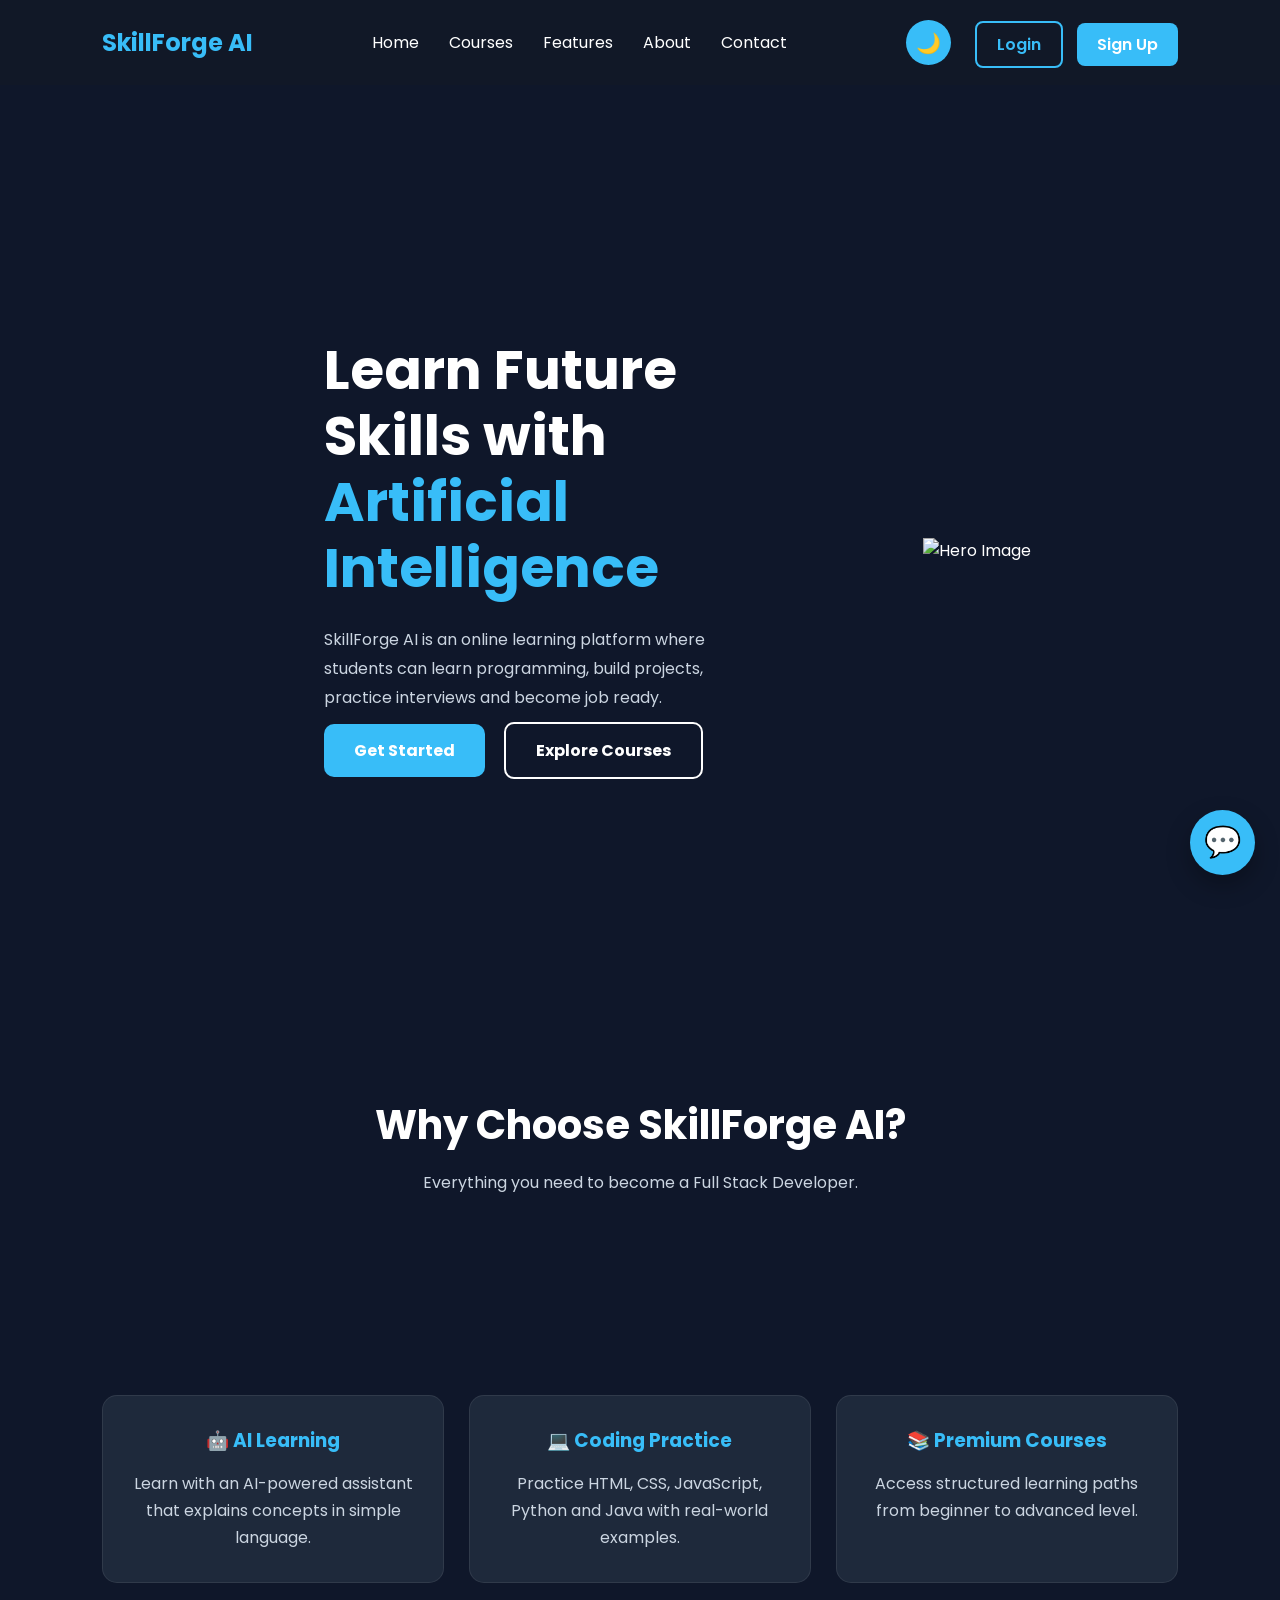
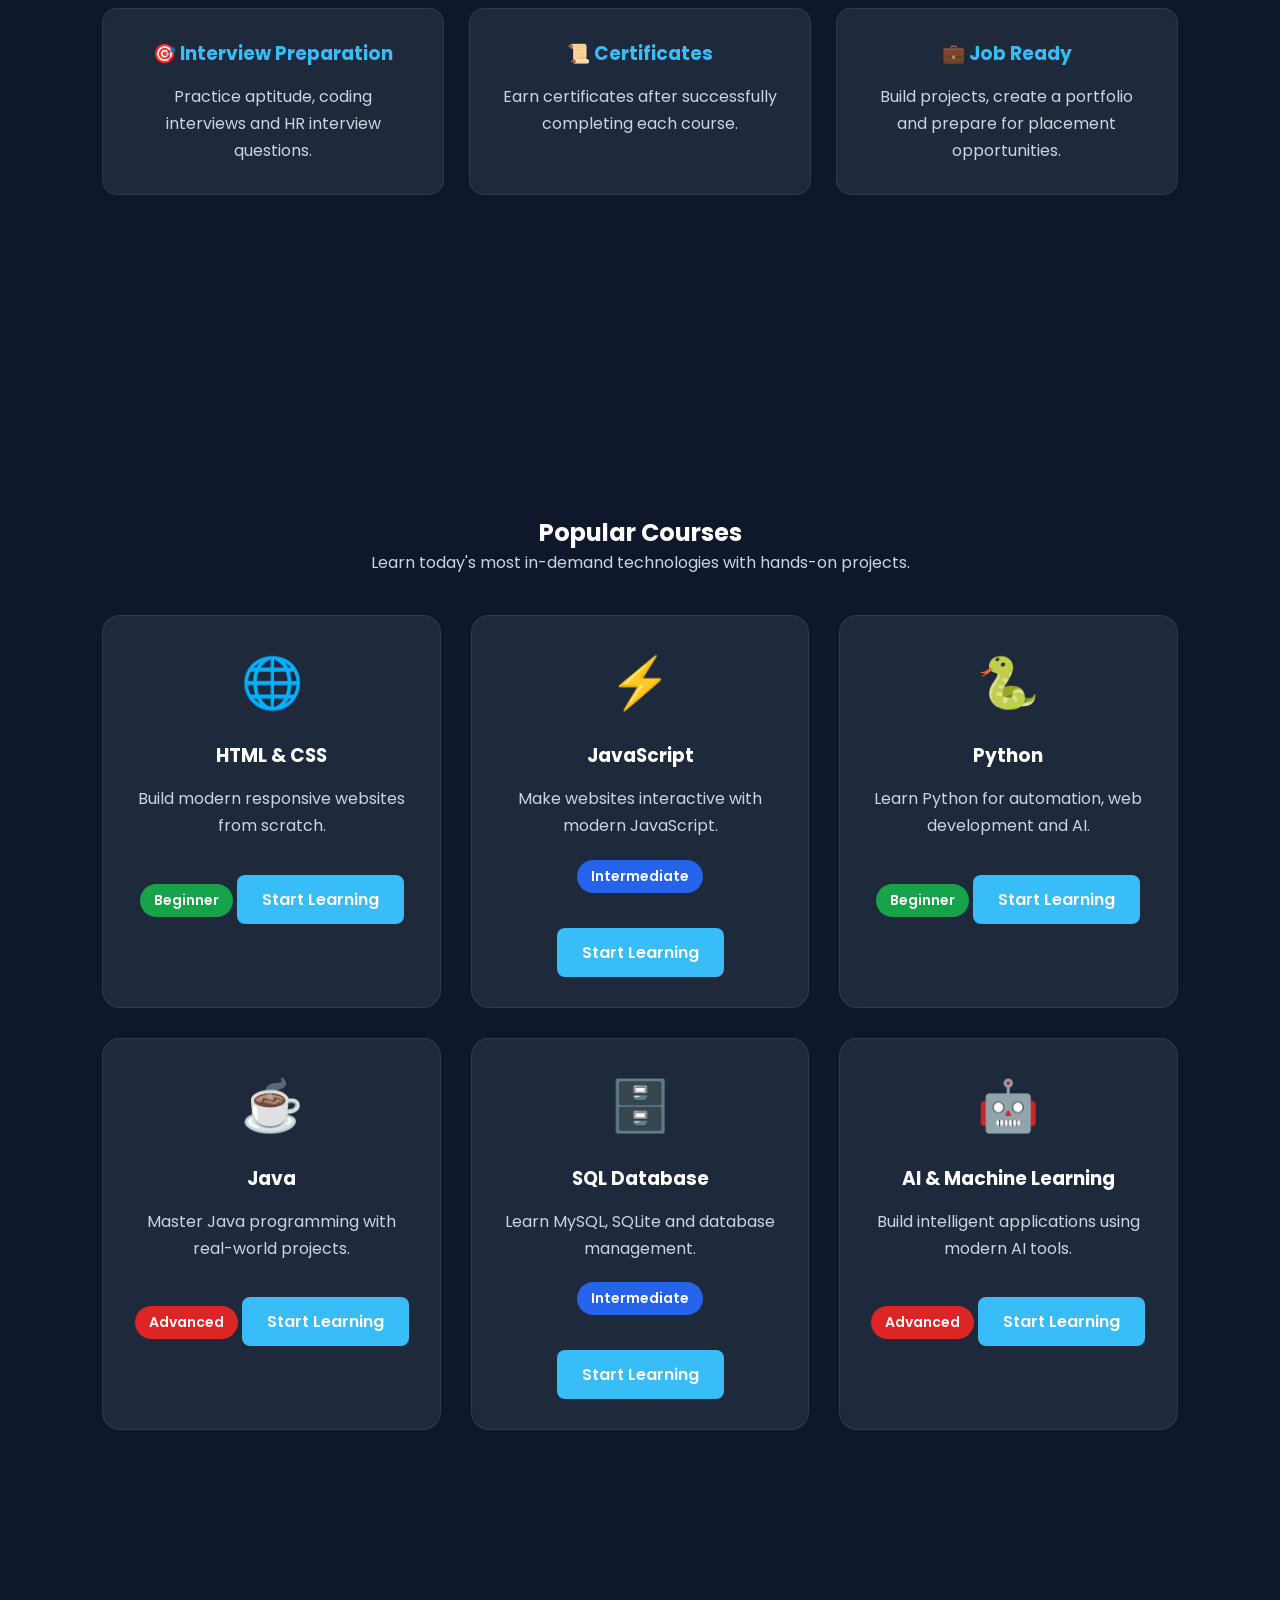
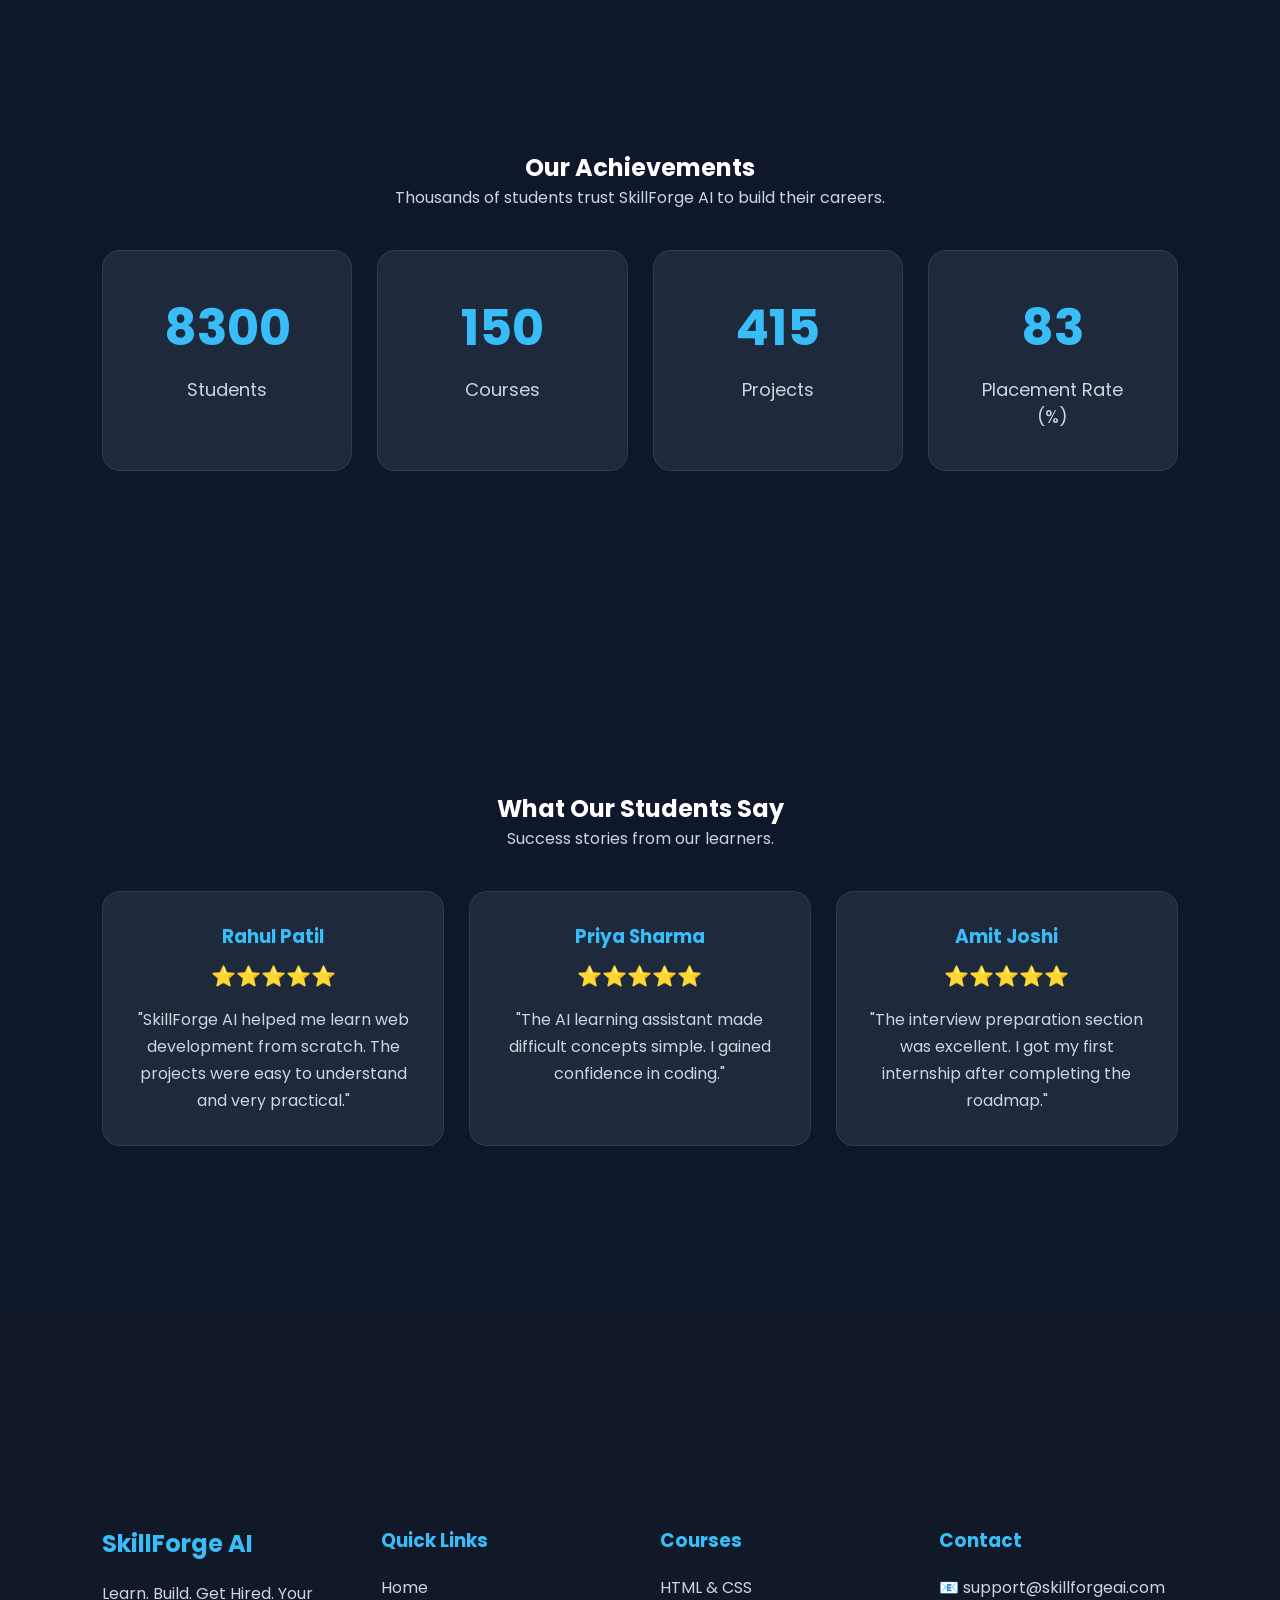
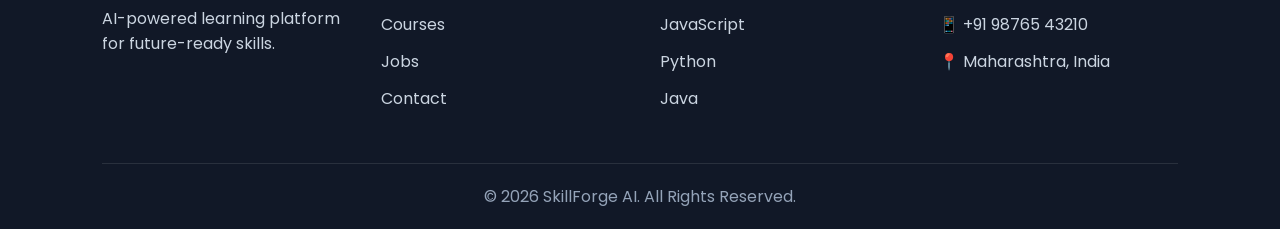
==== commit 5195f9e6: "Added Scroll Reveal Animation" ====
--- a/index.html
+++ b/index.html
@@ -18,80 +18,333 @@
 
 </head>
 
-    <body>
-
-<header>
-    <nav class="navbar">
-
-        <div class="logo">
+<body>
+
+    <!-- ================= NAVBAR ================= -->
+
+    <header>
+
+        <nav class="navbar">
+            <div class="menu-toggle" id="menuToggle">
+    ☰
+</div>
+
+            <div class="logo">
+
+                <h2>SkillForge AI</h2>
+
+            </div>
+
+            <ul class="nav-links">
+
+                <li><a href="#">Home</a></li>
+
+                <li><a href="courses.html">Courses</a></li>
+
+                <li><a href="#">Features</a></li>
+
+                <li><a href="#">About</a></li>
+
+                <li><a href="contact.html">Contact</a></li>
+
+            </ul>
+
+            <div class="buttons">
+                
+    <button id="themeToggle" class="theme-btn">
+    🌙
+</button>
+
+                <a href="login.html" class="login-btn">Login</a>
+
+                <a href="signup.html" class="signup-btn">Sign Up</a>
+
+            </div>
+
+        </nav>
+
+    </header>
+
+    <!-- ================= HERO SECTION ================= -->
+
+    <section class="hero">
+     <section class="hero hidden"></section>
+        <div class="hero-left">
+
+            <h1>
+                Learn Future Skills with
+                <span>Artificial Intelligence</span>
+            </h1>
+
+            <p>
+
+                SkillForge AI is an online learning platform where students
+                can learn programming, build projects,
+                practice interviews and become job ready.
+
+            </p>
+
+            <div class="hero-buttons">
+
+                <a href="#" class="primary-btn">Get Started</a>
+
+                <a href="#" class="secondary-btn">Explore Courses</a>
+
+            </div>
+
+        </div>
+
+        <div class="hero-right">
+
+            <img src="images/hero.png" alt="Hero Image">
+
+        </div>
+
+    </section>
+    <!-- ================= FEATURES ================= -->
+
+ <section class="features">
+
+    <h2>Why Choose SkillForge AI?</h2>
+
+    <p class="section-text">
+        Everything you need to become a Full Stack Developer.
+    </p>
+  <section class="features hidden"></section>
+    <div class="feature-container">
+
+        <div class="card">
+            <h3>🤖 AI Learning</h3>
+            <p>Learn with an AI-powered assistant that explains concepts in simple language.</p>
+        </div>
+
+        <div class="card">
+            <h3>💻 Coding Practice</h3>
+            <p>Practice HTML, CSS, JavaScript, Python and Java with real-world examples.</p>
+        </div>
+
+        <div class="card">
+            <h3>📚 Premium Courses</h3>
+            <p>Access structured learning paths from beginner to advanced level.</p>
+        </div>
+
+        <div class="card">
+            <h3>🎯 Interview Preparation</h3>
+            <p>Practice aptitude, coding interviews and HR interview questions.</p>
+        </div>
+
+        <div class="card">
+            <h3>📜 Certificates</h3>
+            <p>Earn certificates after successfully completing each course.</p>
+        </div>
+
+        <div class="card">
+            <h3>💼 Job Ready</h3>
+            <p>Build projects, create a portfolio and prepare for placement opportunities.</p>
+        </div>
+
+    </div>
+
+</section>
+<!-- ================= COURSES ================= -->
+
+<section class="courses">
+<section class="courses hidden"></section>
+    <h2>Popular Courses</h2>
+
+    <p class="section-text">
+        Learn today's most in-demand technologies with hands-on projects.
+    </p>
+
+    <div class="course-container">
+
+        <div class="course-card">
+            <div class="course-icon">🌐</div>
+            <h3>HTML & CSS</h3>
+            <p>Build modern responsive websites from scratch.</p>
+            <span class="level beginner">Beginner</span>
+            <a href="#" class="course-btn">Start Learning</a>
+        </div>
+
+        <div class="course-card">
+            <div class="course-icon">⚡</div>
+            <h3>JavaScript</h3>
+            <p>Make websites interactive with modern JavaScript.</p>
+            <span class="level intermediate">Intermediate</span>
+            <a href="#" class="course-btn">Start Learning</a>
+        </div>
+
+        <div class="course-card">
+            <div class="course-icon">🐍</div>
+            <h3>Python</h3>
+            <p>Learn Python for automation, web development and AI.</p>
+            <span class="level beginner">Beginner</span>
+            <a href="#" class="course-btn">Start Learning</a>
+        </div>
+
+        <div class="course-card">
+            <div class="course-icon">☕</div>
+            <h3>Java</h3>
+            <p>Master Java programming with real-world projects.</p>
+            <span class="level advanced">Advanced</span>
+            <a href="#" class="course-btn">Start Learning</a>
+        </div>
+
+        <div class="course-card">
+            <div class="course-icon">🗄️</div>
+            <h3>SQL Database</h3>
+            <p>Learn MySQL, SQLite and database management.</p>
+            <span class="level intermediate">Intermediate</span>
+            <a href="#" class="course-btn">Start Learning</a>
+        </div>
+
+        <div class="course-card">
+            <div class="course-icon">🤖</div>
+            <h3>AI & Machine Learning</h3>
+            <p>Build intelligent applications using modern AI tools.</p>
+            <span class="level advanced">Advanced</span>
+            <a href="#" class="course-btn">Start Learning</a>
+        </div>
+
+    </div>
+
+</section>
+<!-- ================= STATISTICS ================= -->
+<!-- ================= STATISTICS ================= -->
+
+<section class="stats">
+<section class="stats hidden"></section>
+    <h2>Our Achievements</h2>
+
+    <p class="section-text">
+        Thousands of students trust SkillForge AI to build their careers.
+    </p>
+
+    <div class="stats-container">
+
+        <div class="stat-card">
+            <h1 class="counter" data-target="10000">0</h1>
+            <p>Students</p>
+        </div>
+
+        <div class="stat-card">
+            <h1 class="counter" data-target="150">0</h1>
+            <p>Courses</p>
+        </div>
+
+        <div class="stat-card">
+            <h1 class="counter" data-target="500">0</h1>
+            <p>Projects</p>
+        </div>
+
+        <div class="stat-card">
+            <h1 class="counter" data-target="95">0</h1>
+            <p>Placement Rate (%)</p>
+        </div>
+
+    </div>
+
+</section>
+<!-- ================= TESTIMONIALS ================= -->
+
+<section class="testimonials">
+<section class="testimonials hidden"></section>
+    <h2>What Our Students Say</h2>
+
+    <p class="section-text">
+        Success stories from our learners.
+    </p>
+
+    <div class="testimonial-container">
+
+        <div class="testimonial-card">
+            <h3>Rahul Patil</h3>
+            <span>⭐⭐⭐⭐⭐</span>
+            <p>
+                "SkillForge AI helped me learn web development from scratch.
+                The projects were easy to understand and very practical."
+            </p>
+        </div>
+
+        <div class="testimonial-card">
+            <h3>Priya Sharma</h3>
+            <span>⭐⭐⭐⭐⭐</span>
+            <p>
+                "The AI learning assistant made difficult concepts simple.
+                I gained confidence in coding."
+            </p>
+        </div>
+
+        <div class="testimonial-card">
+            <h3>Amit Joshi</h3>
+            <span>⭐⭐⭐⭐⭐</span>
+            <p>
+                "The interview preparation section was excellent.
+                I got my first internship after completing the roadmap."
+            </p>
+        </div>
+
+    </div>
+
+</section>
+
+<!-- ================= FOOTER ================= -->
+
+<footer class="footer">
+<footer class="footer hidden"></footer>
+    <div class="footer-container">
+
+        <div class="footer-box">
             <h2>SkillForge AI</h2>
-        </div>
-
-        <ul class="nav-links">
-            <li><a href="index.html">Home</a></li>
-            <li><a href="courses.html">Courses</a></li>
-            <li><a href="jobs.html">Jobs</a></li>
-            <li><a href="contact.html">Contact</a></li>
-        </ul>
-
-        <div class="buttons">
-
-            <button id="themeToggle" class="theme-btn">
-                🌙
-            </button>
-
-            <a href="login.html" class="login-btn">
-                Login
-            </a>
-
-            <a href="signup.html" class="signup-btn">
-                Sign Up
-            </a>
-
-        </div>
-
-    </nav>
-</header>
-
-<!-- ================= HERO ================= -->
-
-<section class="hero hidden">
-
-    <div class="hero-left">
-
-        <h1>
-            Learn Future Skills with
-            <span>Artificial Intelligence</span>
-        </h1>
-
-        <p>
-            SkillForge AI helps students learn programming,
-            build real-world projects, practice coding,
-            prepare for interviews and become job ready.
-        </p>
-
-        <div class="hero-buttons">
-
-            <a href="courses.html" class="primary-btn">
-                Get Started
-            </a>
-
-            <a href="courses.html" class="secondary-btn">
-                Explore Courses
-            </a>
-
-        </div>
-
-    </div>
-
-    <div class="hero-right">
-
-        <img src="images/hero.png" alt="SkillForge AI">
-
-    </div>
-
-</section>
-
+            <p>
+                Learn. Build. Get Hired.
+                Your AI-powered learning platform for future-ready skills.
+            </p>
+        </div>
+
+        <div class="footer-box">
+            <h3>Quick Links</h3>
+
+            <a href="index.html">Home</a>
+            <a href="courses.html">Courses</a>
+            <a href="jobs.html">Jobs</a>
+            <a href="contact.html">Contact</a>
+
+        </div>
+
+        <div class="footer-box">
+            <h3>Courses</h3>
+
+            <a href="#">HTML & CSS</a>
+            <a href="#">JavaScript</a>
+            <a href="#">Python</a>
+            <a href="#">Java</a>
+
+        </div>
+
+        <div class="footer-box">
+            <h3>Contact</h3>
+
+            <p>📧 support@skillforgeai.com</p>
+            <p>📱 +91 98765 43210</p>
+            <p>📍 Maharashtra, India</p>
+
+        </div>
+
+    </div>
+
+    <hr>
+
+    <div class="copyright">
+
+        © 2026 SkillForge AI. All Rights Reserved.
+
+    </div>
+    <!-- ================= AI CHAT BUTTON ================= -->
+
+<div class="chat-button" id="chatButton">
+    💬
+</div>
     <script src="js/script.js"></script>
 
 </footer>
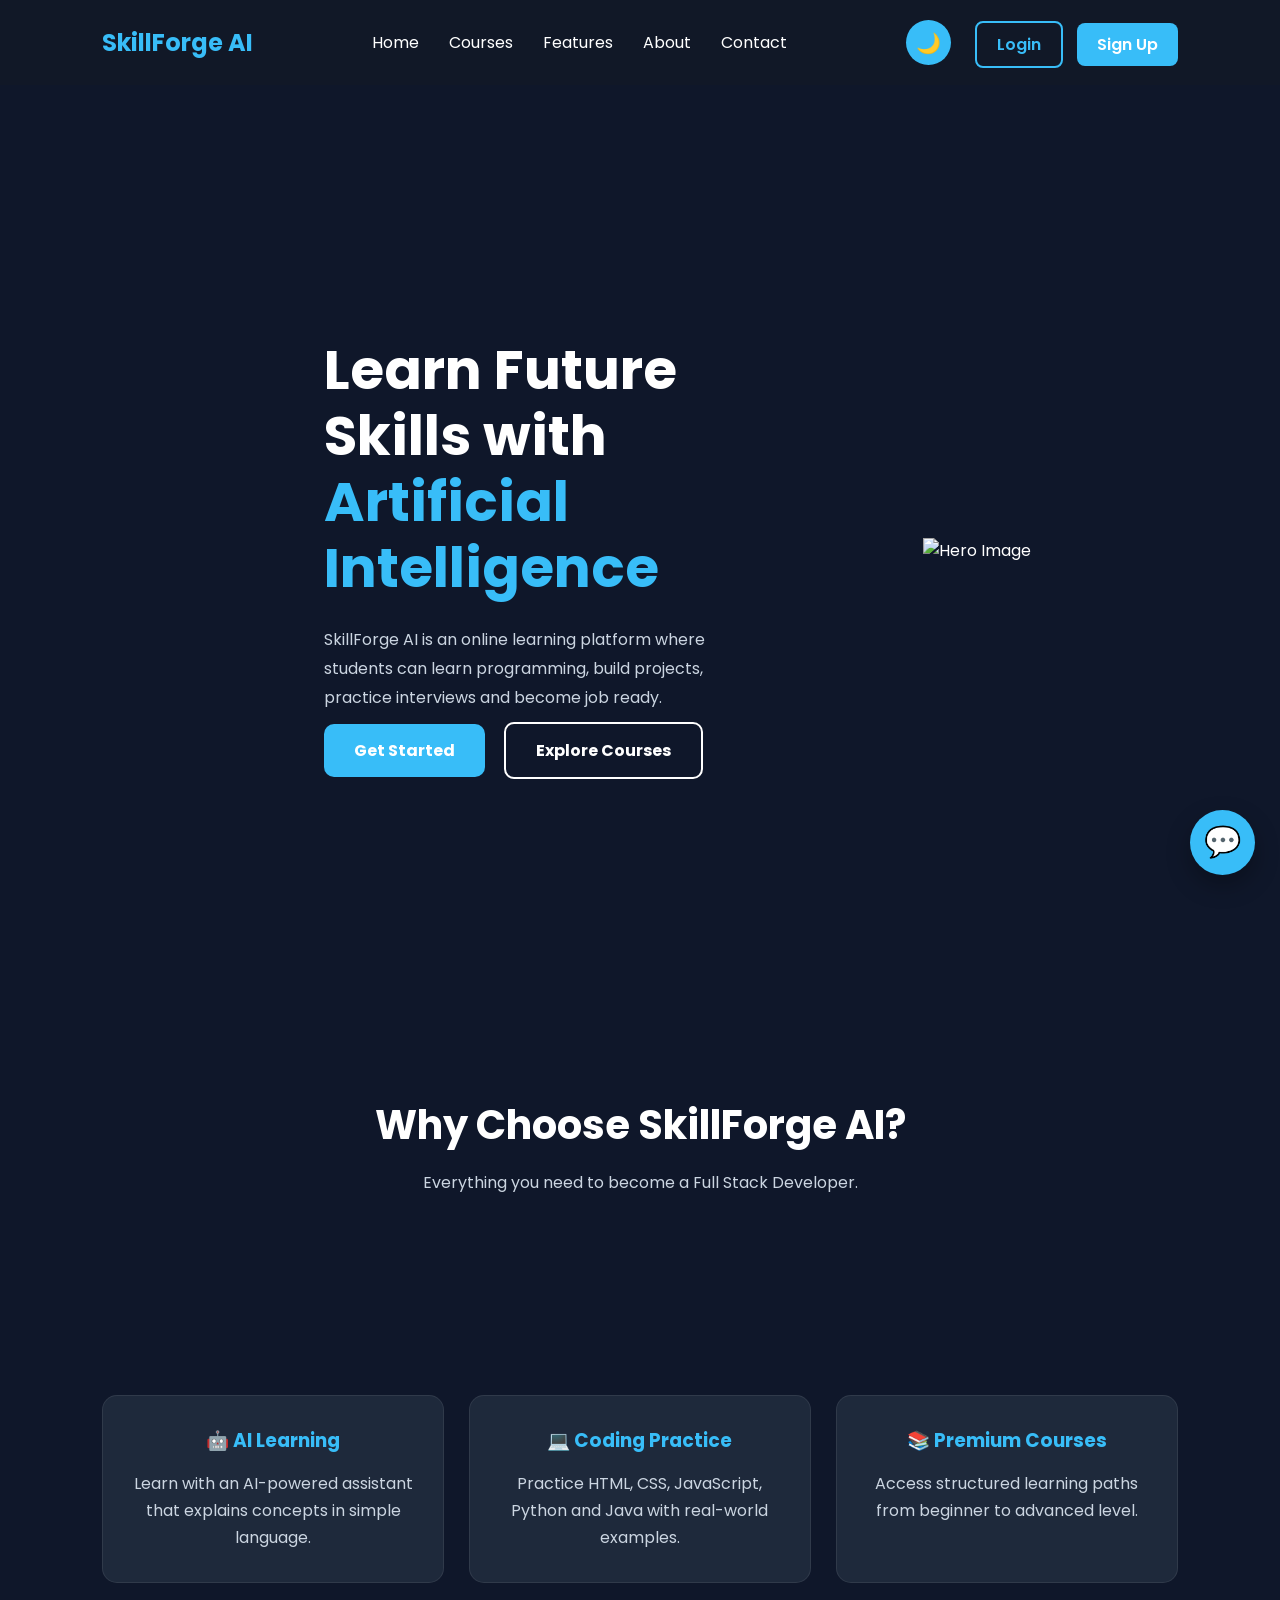
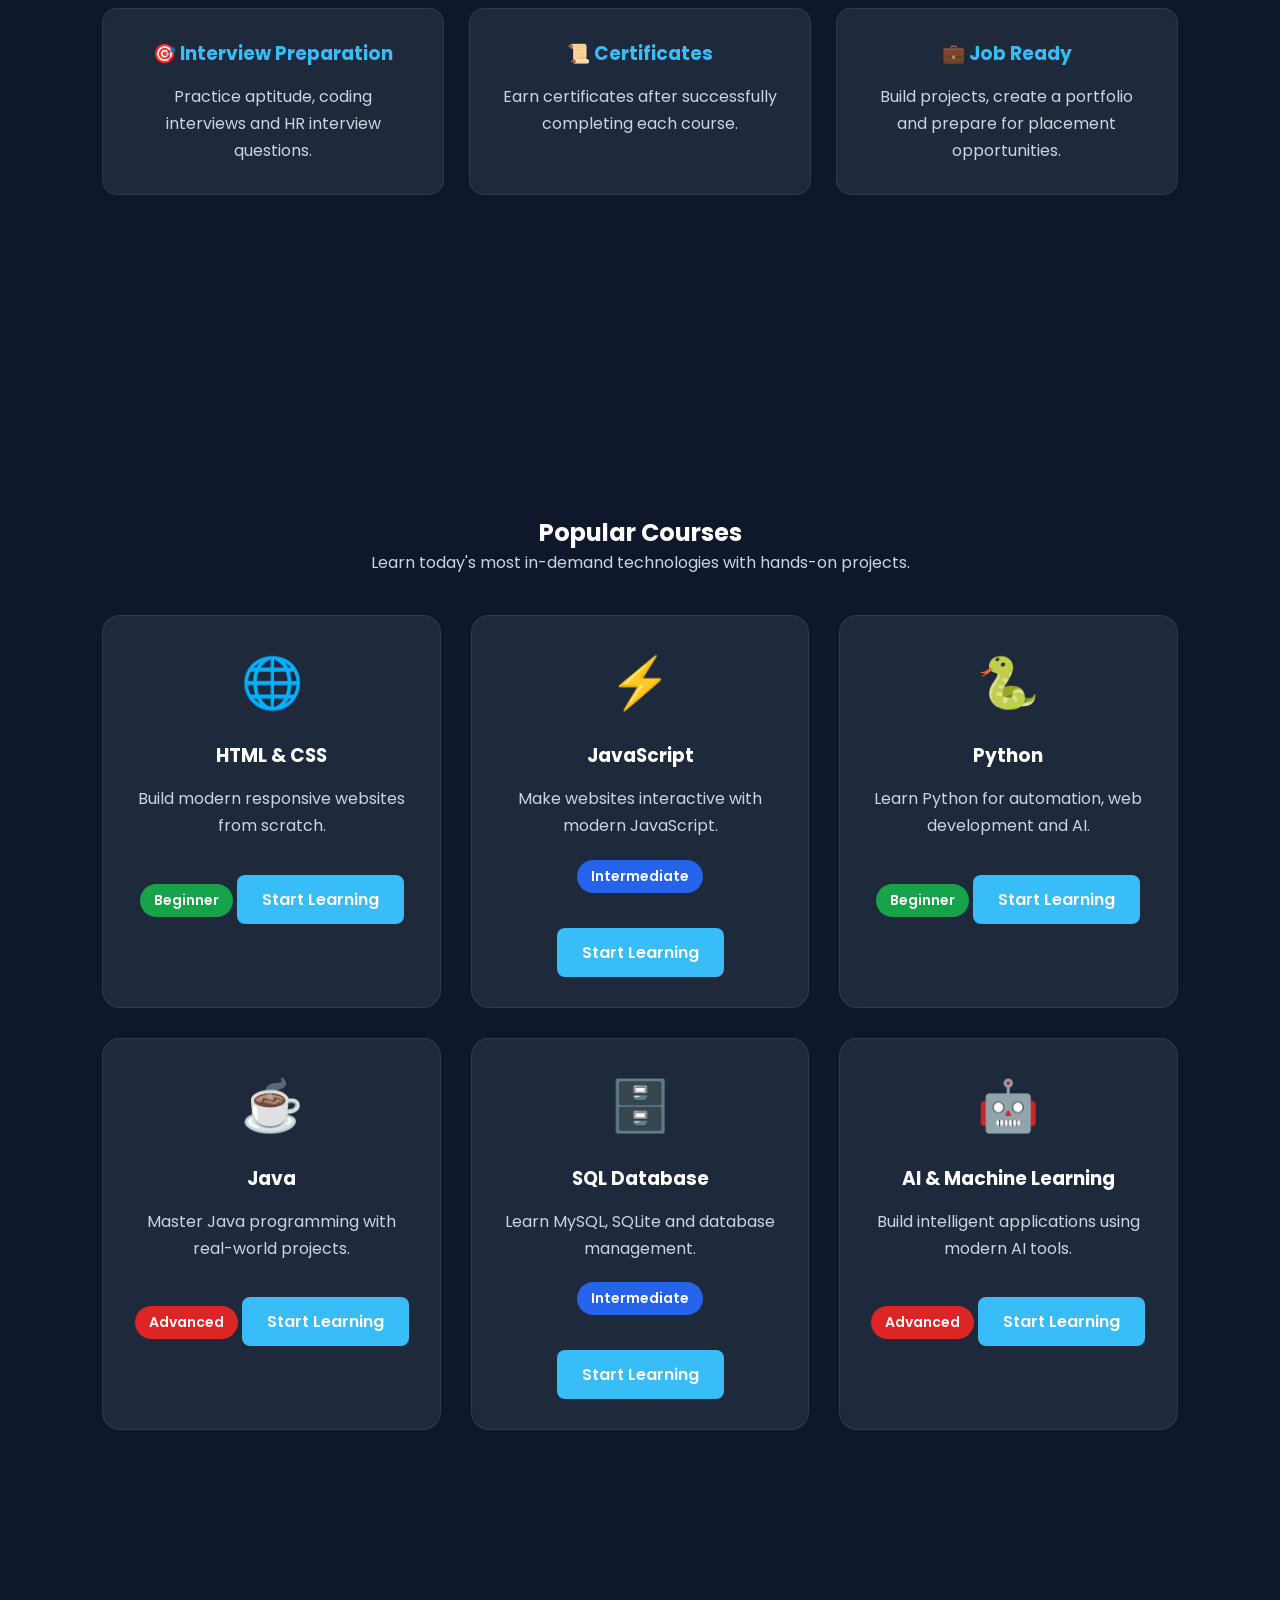
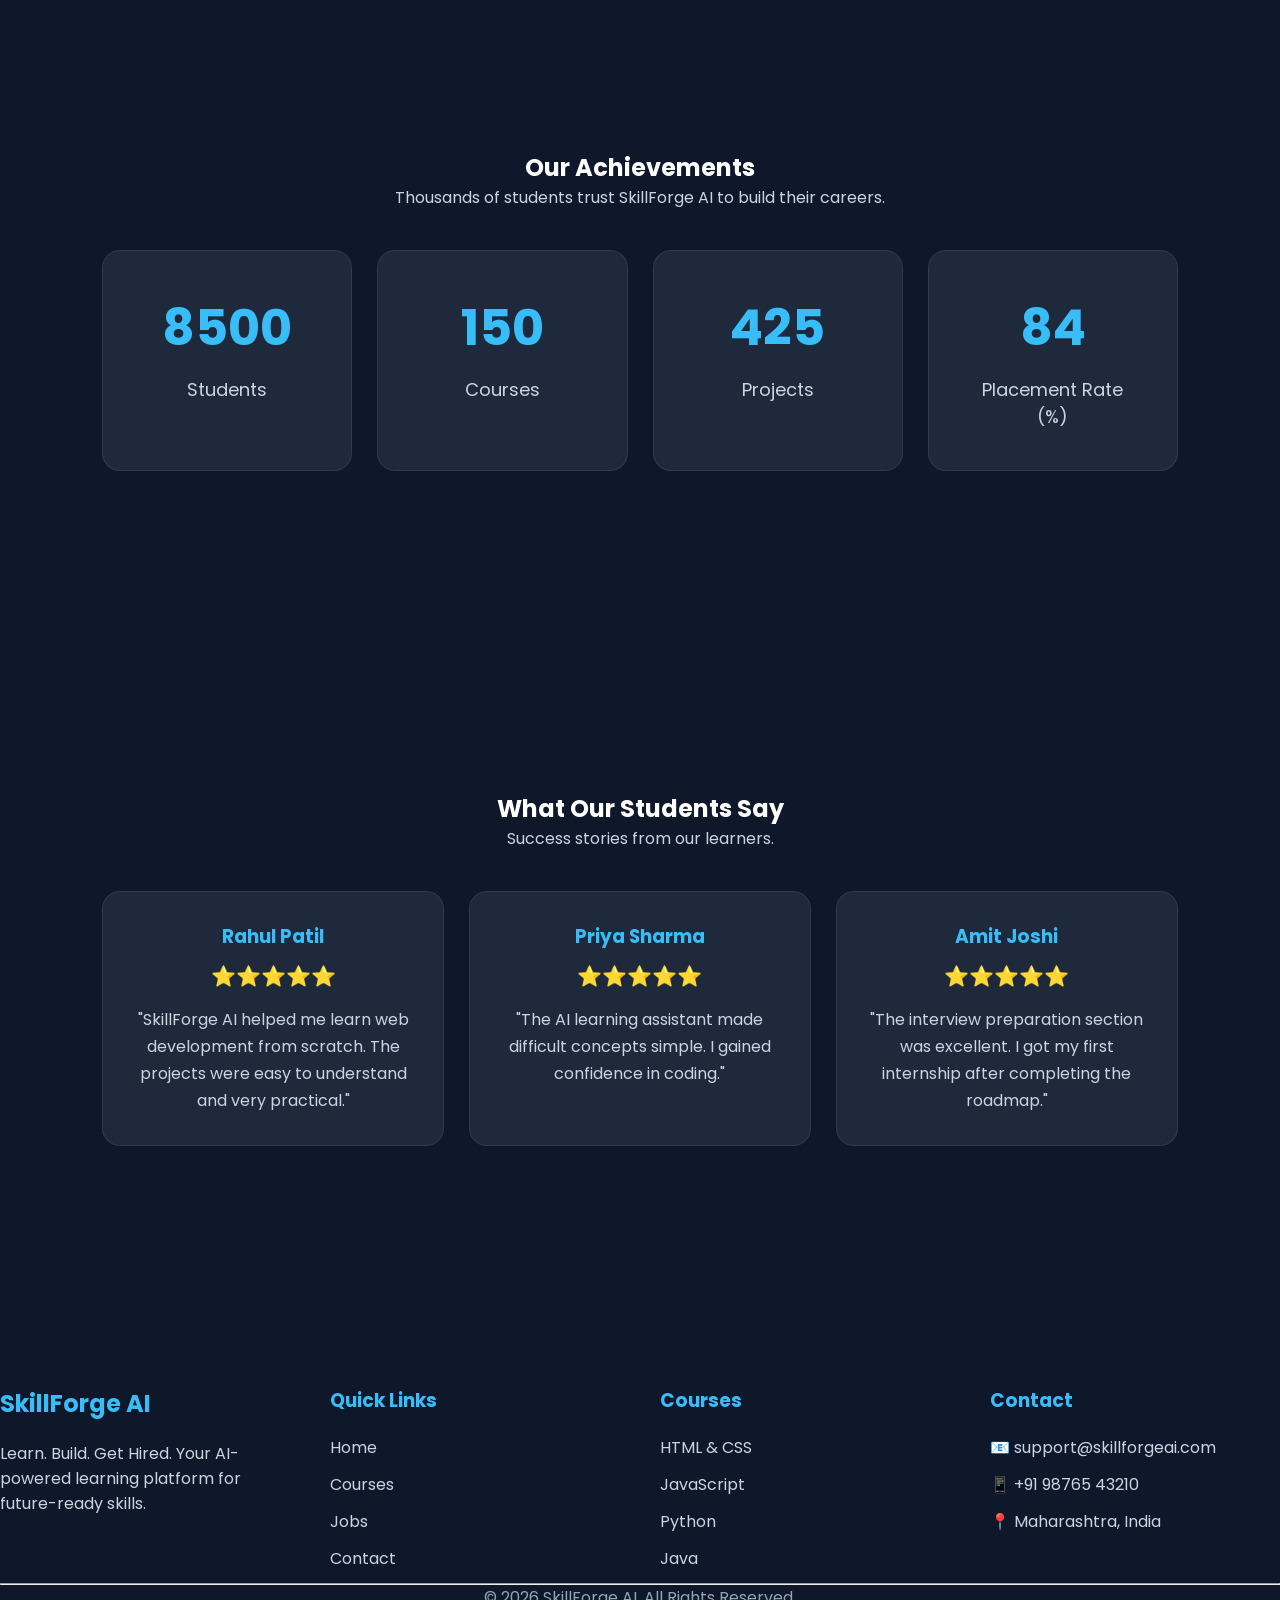
==== commit 573203f4: "Added animated statistics counter" ====
--- a/index.html
+++ b/index.html
@@ -290,7 +290,6 @@
 
 <!-- ================= FOOTER ================= -->
 
-<footer class="footer">
 <footer class="footer hidden"></footer>
     <div class="footer-container">
 
@@ -342,12 +341,13 @@
     </div>
     <!-- ================= AI CHAT BUTTON ================= -->
 
+    <script src="js/script.js"></script>
+
+</footer>
+
 <div class="chat-button" id="chatButton">
     💬
 </div>
-    <script src="js/script.js"></script>
-
-</footer>
 </body>
 
 </html>
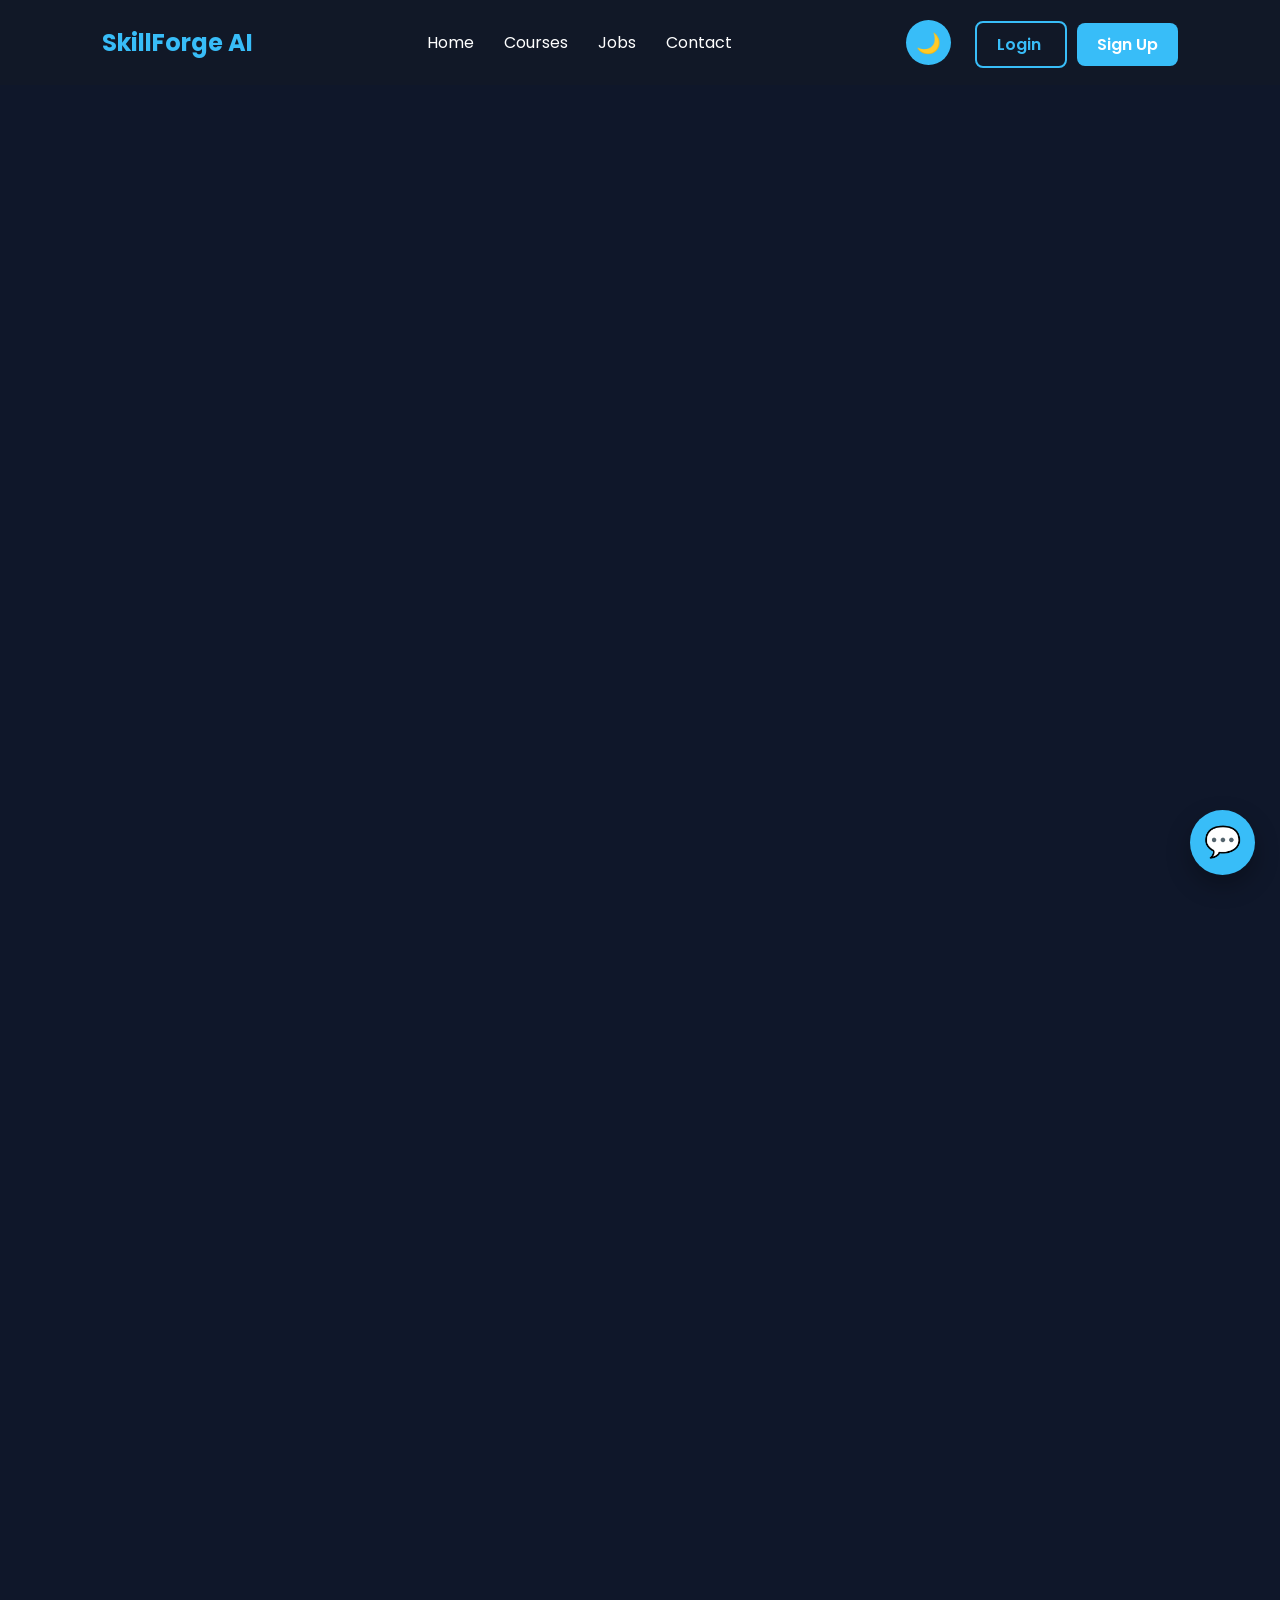
==== commit 1e4008de: "Completed Homepage UI" ====
--- a/index.html
+++ b/index.html
@@ -20,140 +20,131 @@
 
 <body>
 
-    <!-- ================= NAVBAR ================= -->
-
-    <header>
-
-        <nav class="navbar">
-            <div class="menu-toggle" id="menuToggle">
-    ☰
-</div>
-
-            <div class="logo">
-
-                <h2>SkillForge AI</h2>
-
-            </div>
-
-            <ul class="nav-links">
-
-                <li><a href="#">Home</a></li>
-
-                <li><a href="courses.html">Courses</a></li>
-
-                <li><a href="#">Features</a></li>
-
-                <li><a href="#">About</a></li>
-
-                <li><a href="contact.html">Contact</a></li>
-
-            </ul>
-
-            <div class="buttons">
-                
-    <button id="themeToggle" class="theme-btn">
-    🌙
-</button>
-
-                <a href="login.html" class="login-btn">Login</a>
-
-                <a href="signup.html" class="signup-btn">Sign Up</a>
-
-            </div>
-
-        </nav>
-
-    </header>
-
-    <!-- ================= HERO SECTION ================= -->
-
-    <section class="hero">
-     <section class="hero hidden"></section>
-        <div class="hero-left">
-
-            <h1>
-                Learn Future Skills with
-                <span>Artificial Intelligence</span>
-            </h1>
-
-            <p>
-
-                SkillForge AI is an online learning platform where students
-                can learn programming, build projects,
-                practice interviews and become job ready.
-
-            </p>
-
-            <div class="hero-buttons">
-
-                <a href="#" class="primary-btn">Get Started</a>
-
-                <a href="#" class="secondary-btn">Explore Courses</a>
-
-            </div>
-
-        </div>
-
-        <div class="hero-right">
-
-            <img src="images/hero.png" alt="Hero Image">
-
-        </div>
-
-    </section>
-    <!-- ================= FEATURES ================= -->
-
- <section class="features">
+<header>
+    <nav class="navbar">
+
+        <div class="logo">
+            <h2>SkillForge AI</h2>
+        </div>
+
+        <ul class="nav-links">
+            <li><a href="index.html">Home</a></li>
+            <li><a href="courses.html">Courses</a></li>
+            <li><a href="jobs.html">Jobs</a></li>
+            <li><a href="contact.html">Contact</a></li>
+        </ul>
+
+        <div class="buttons">
+
+            <button id="themeToggle" class="theme-btn">
+                🌙
+            </button>
+
+            <a href="login.html" class="login-btn">
+                Login
+            </a>
+
+            <a href="signup.html" class="signup-btn">
+                Sign Up
+            </a>
+
+        </div>
+
+    </nav>
+</header>
+
+<!-- ================= HERO ================= -->
+
+<section class="hero hidden">
+
+    <div class="hero-left">
+
+        <h1>
+            Learn Future Skills with
+            <span>Artificial Intelligence</span>
+        </h1>
+
+        <p>
+            SkillForge AI helps students learn programming,
+            build real-world projects, practice coding,
+            prepare for interviews and become job ready.
+        </p>
+
+        <div class="hero-buttons">
+
+            <a href="courses.html" class="primary-btn">
+                Get Started
+            </a>
+
+            <a href="courses.html" class="secondary-btn">
+                Explore Courses
+            </a>
+
+        </div>
+
+    </div>
+
+    <div class="hero-right">
+
+        <img src="images/hero.png" alt="SkillForge AI">
+
+    </div>
+
+</section>
+<!-- ================= FEATURES ================= -->
+
+<section class="features hidden">
 
     <h2>Why Choose SkillForge AI?</h2>
 
     <p class="section-text">
         Everything you need to become a Full Stack Developer.
     </p>
-  <section class="features hidden"></section>
+
     <div class="feature-container">
 
         <div class="card">
             <h3>🤖 AI Learning</h3>
-            <p>Learn with an AI-powered assistant that explains concepts in simple language.</p>
+            <p>Learn with an AI-powered assistant that explains every concept in simple language.</p>
         </div>
 
         <div class="card">
             <h3>💻 Coding Practice</h3>
-            <p>Practice HTML, CSS, JavaScript, Python and Java with real-world examples.</p>
+            <p>Practice HTML, CSS, JavaScript, Python and Java with hands-on examples.</p>
         </div>
 
         <div class="card">
             <h3>📚 Premium Courses</h3>
-            <p>Access structured learning paths from beginner to advanced level.</p>
-        </div>
-
-        <div class="card">
-            <h3>🎯 Interview Preparation</h3>
-            <p>Practice aptitude, coding interviews and HR interview questions.</p>
+            <p>Access beginner to advanced courses with structured roadmaps.</p>
+        </div>
+
+        <div class="card">
+            <h3>🎯 Interview Prep</h3>
+            <p>Prepare for coding interviews, aptitude tests and HR rounds.</p>
         </div>
 
         <div class="card">
             <h3>📜 Certificates</h3>
-            <p>Earn certificates after successfully completing each course.</p>
+            <p>Earn certificates after completing each course successfully.</p>
         </div>
 
         <div class="card">
             <h3>💼 Job Ready</h3>
-            <p>Build projects, create a portfolio and prepare for placement opportunities.</p>
-        </div>
-
-    </div>
-
-</section>
+            <p>Create projects, build your portfolio and become placement ready.</p>
+        </div>
+
+    </div>
+
+</section>
+
 <!-- ================= COURSES ================= -->
 
-<section class="courses">
-<section class="courses hidden"></section>
+<section class="courses hidden">
+
     <h2>Popular Courses</h2>
 
     <p class="section-text">
-        Learn today's most in-demand technologies with hands-on projects.
+        Learn the latest technologies with practical projects.
     </p>
 
     <div class="course-container">
@@ -161,63 +152,57 @@
         <div class="course-card">
             <div class="course-icon">🌐</div>
             <h3>HTML & CSS</h3>
-            <p>Build modern responsive websites from scratch.</p>
-            <span class="level beginner">Beginner</span>
-            <a href="#" class="course-btn">Start Learning</a>
+            <p>Build responsive websites from scratch.</p>
+            <a href="#" class="course-btn">Learn More</a>
         </div>
 
         <div class="course-card">
             <div class="course-icon">⚡</div>
             <h3>JavaScript</h3>
-            <p>Make websites interactive with modern JavaScript.</p>
-            <span class="level intermediate">Intermediate</span>
-            <a href="#" class="course-btn">Start Learning</a>
+            <p>Create dynamic and interactive web applications.</p>
+            <a href="#" class="course-btn">Learn More</a>
         </div>
 
         <div class="course-card">
             <div class="course-icon">🐍</div>
             <h3>Python</h3>
-            <p>Learn Python for automation, web development and AI.</p>
-            <span class="level beginner">Beginner</span>
-            <a href="#" class="course-btn">Start Learning</a>
+            <p>Learn Python for automation, AI and web development.</p>
+            <a href="#" class="course-btn">Learn More</a>
         </div>
 
         <div class="course-card">
             <div class="course-icon">☕</div>
             <h3>Java</h3>
             <p>Master Java programming with real-world projects.</p>
-            <span class="level advanced">Advanced</span>
-            <a href="#" class="course-btn">Start Learning</a>
+            <a href="#" class="course-btn">Learn More</a>
         </div>
 
         <div class="course-card">
             <div class="course-icon">🗄️</div>
-            <h3>SQL Database</h3>
-            <p>Learn MySQL, SQLite and database management.</p>
-            <span class="level intermediate">Intermediate</span>
-            <a href="#" class="course-btn">Start Learning</a>
+            <h3>SQL</h3>
+            <p>Learn database design and SQL queries.</p>
+            <a href="#" class="course-btn">Learn More</a>
         </div>
 
         <div class="course-card">
             <div class="course-icon">🤖</div>
             <h3>AI & Machine Learning</h3>
-            <p>Build intelligent applications using modern AI tools.</p>
-            <span class="level advanced">Advanced</span>
-            <a href="#" class="course-btn">Start Learning</a>
-        </div>
-
-    </div>
-
-</section>
+            <p>Build intelligent applications using AI tools.</p>
+            <a href="#" class="course-btn">Learn More</a>
+        </div>
+
+    </div>
+
+</section>
+
 <!-- ================= STATISTICS ================= -->
-<!-- ================= STATISTICS ================= -->
-
-<section class="stats">
-<section class="stats hidden"></section>
+
+<section class="stats hidden">
+
     <h2>Our Achievements</h2>
 
     <p class="section-text">
-        Thousands of students trust SkillForge AI to build their careers.
+        Thousands of students trust SkillForge AI.
     </p>
 
     <div class="stats-container">
@@ -239,7 +224,7 @@
 
         <div class="stat-card">
             <h1 class="counter" data-target="95">0</h1>
-            <p>Placement Rate (%)</p>
+            <p>Placement Rate</p>
         </div>
 
     </div>
@@ -247,12 +232,12 @@
 </section>
 <!-- ================= TESTIMONIALS ================= -->
 
-<section class="testimonials">
-<section class="testimonials hidden"></section>
+<section class="testimonials hidden">
+
     <h2>What Our Students Say</h2>
 
     <p class="section-text">
-        Success stories from our learners.
+        Trusted by thousands of students across India.
     </p>
 
     <div class="testimonial-container">
@@ -261,8 +246,8 @@
             <h3>Rahul Patil</h3>
             <span>⭐⭐⭐⭐⭐</span>
             <p>
-                "SkillForge AI helped me learn web development from scratch.
-                The projects were easy to understand and very practical."
+                SkillForge AI helped me become a Frontend Developer.
+                The projects are practical and easy to understand.
             </p>
         </div>
 
@@ -270,8 +255,8 @@
             <h3>Priya Sharma</h3>
             <span>⭐⭐⭐⭐⭐</span>
             <p>
-                "The AI learning assistant made difficult concepts simple.
-                I gained confidence in coding."
+                The AI assistant explains coding concepts in a simple way.
+                I love this platform.
             </p>
         </div>
 
@@ -279,8 +264,8 @@
             <h3>Amit Joshi</h3>
             <span>⭐⭐⭐⭐⭐</span>
             <p>
-                "The interview preparation section was excellent.
-                I got my first internship after completing the roadmap."
+                Thanks to SkillForge AI, I cleared my internship interview
+                after completing the roadmap.
             </p>
         </div>
 
@@ -290,18 +275,25 @@
 
 <!-- ================= FOOTER ================= -->
 
-<footer class="footer hidden"></footer>
+<footer class="footer hidden">
+
     <div class="footer-container">
 
         <div class="footer-box">
             <h2>SkillForge AI</h2>
-            <p>
-                Learn. Build. Get Hired.
-                Your AI-powered learning platform for future-ready skills.
-            </p>
+
+            <p>
+                Learn • Build • Get Hired
+            </p>
+
+            <p>
+                India's modern AI learning platform for students and developers.
+            </p>
+
         </div>
 
         <div class="footer-box">
+
             <h3>Quick Links</h3>
 
             <a href="index.html">Home</a>
@@ -312,7 +304,8 @@
         </div>
 
         <div class="footer-box">
-            <h3>Courses</h3>
+
+            <h3>Top Courses</h3>
 
             <a href="#">HTML & CSS</a>
             <a href="#">JavaScript</a>
@@ -322,10 +315,11 @@
         </div>
 
         <div class="footer-box">
+
             <h3>Contact</h3>
 
             <p>📧 support@skillforgeai.com</p>
-            <p>📱 +91 98765 43210</p>
+            <p>📱 +91 9876543210</p>
             <p>📍 Maharashtra, India</p>
 
         </div>
@@ -335,19 +329,18 @@
     <hr>
 
     <div class="copyright">
-
         © 2026 SkillForge AI. All Rights Reserved.
-
-    </div>
-    <!-- ================= AI CHAT BUTTON ================= -->
-
-    <script src="js/script.js"></script>
+    </div>
 
 </footer>
+
+<!-- Floating AI Chat Button -->
 
 <div class="chat-button" id="chatButton">
     💬
 </div>
+
+<script src="js/script.js"></script>
+
 </body>
-
 </html>
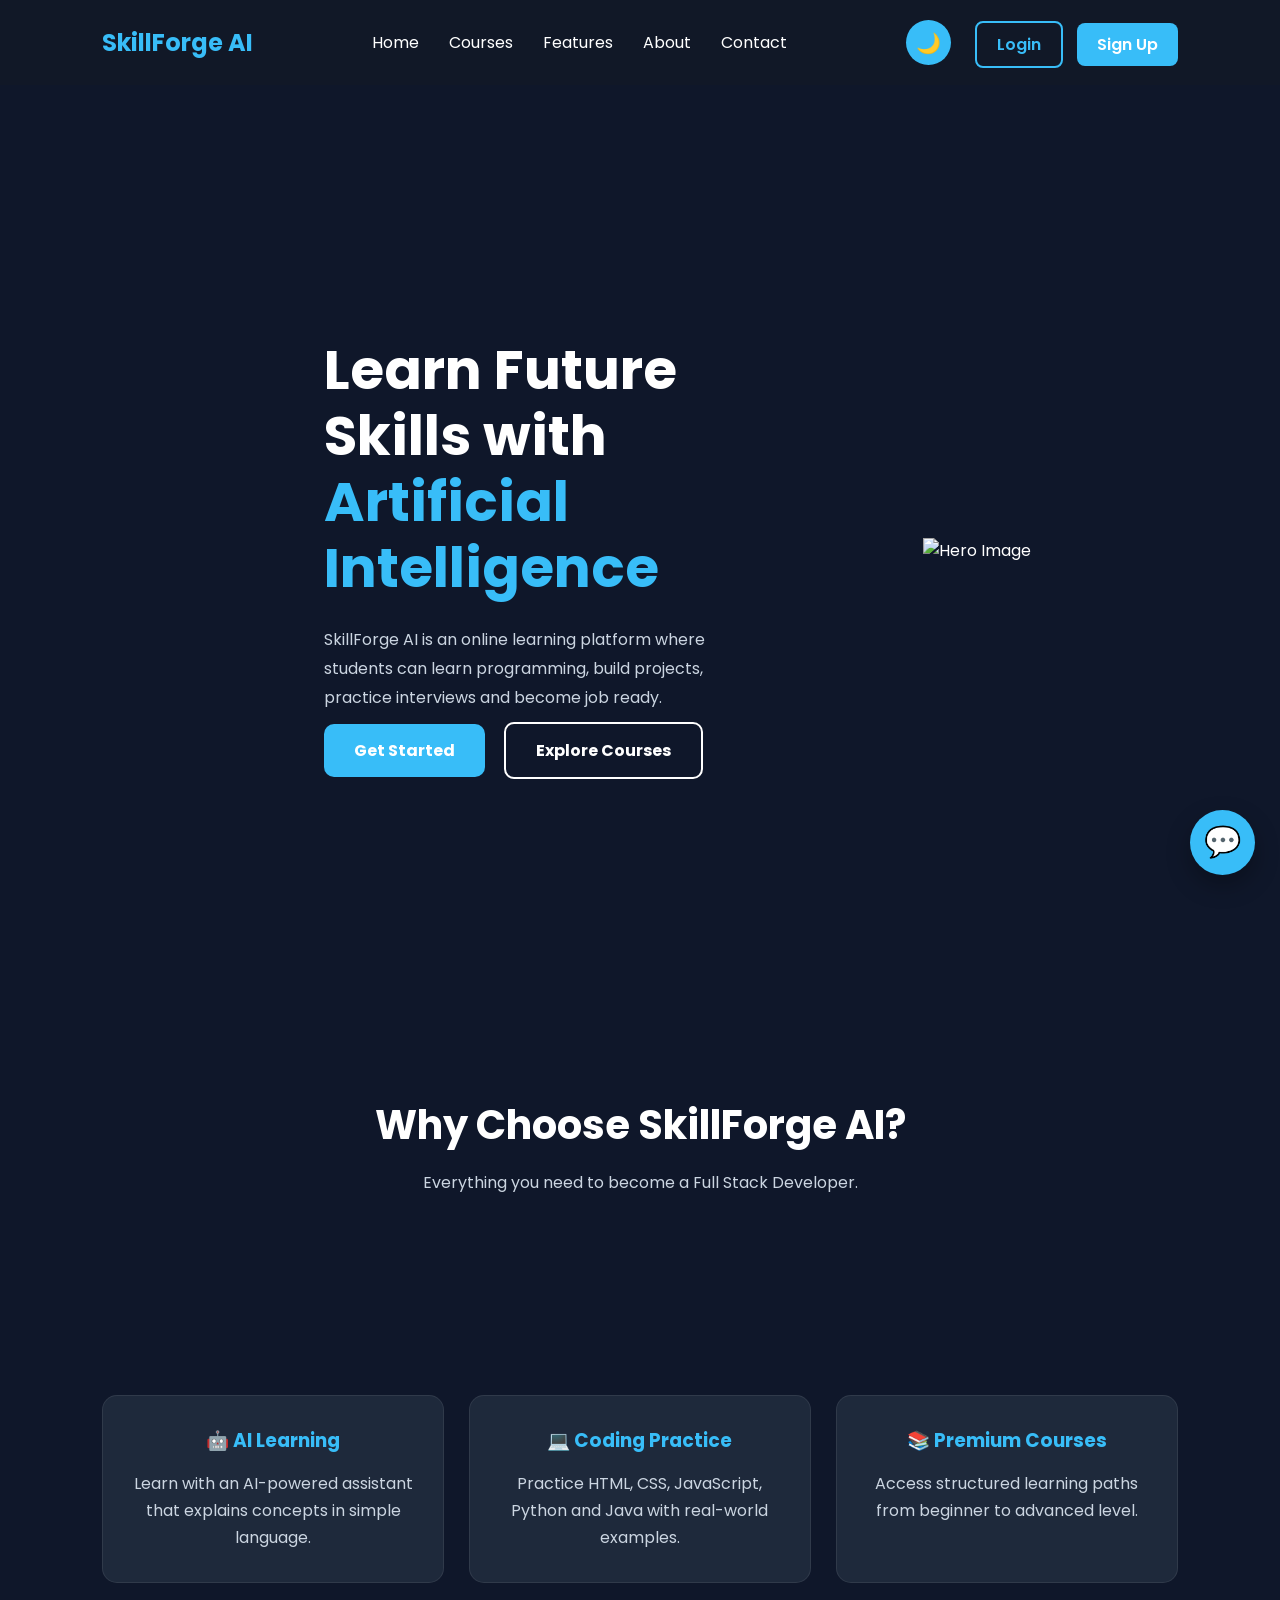
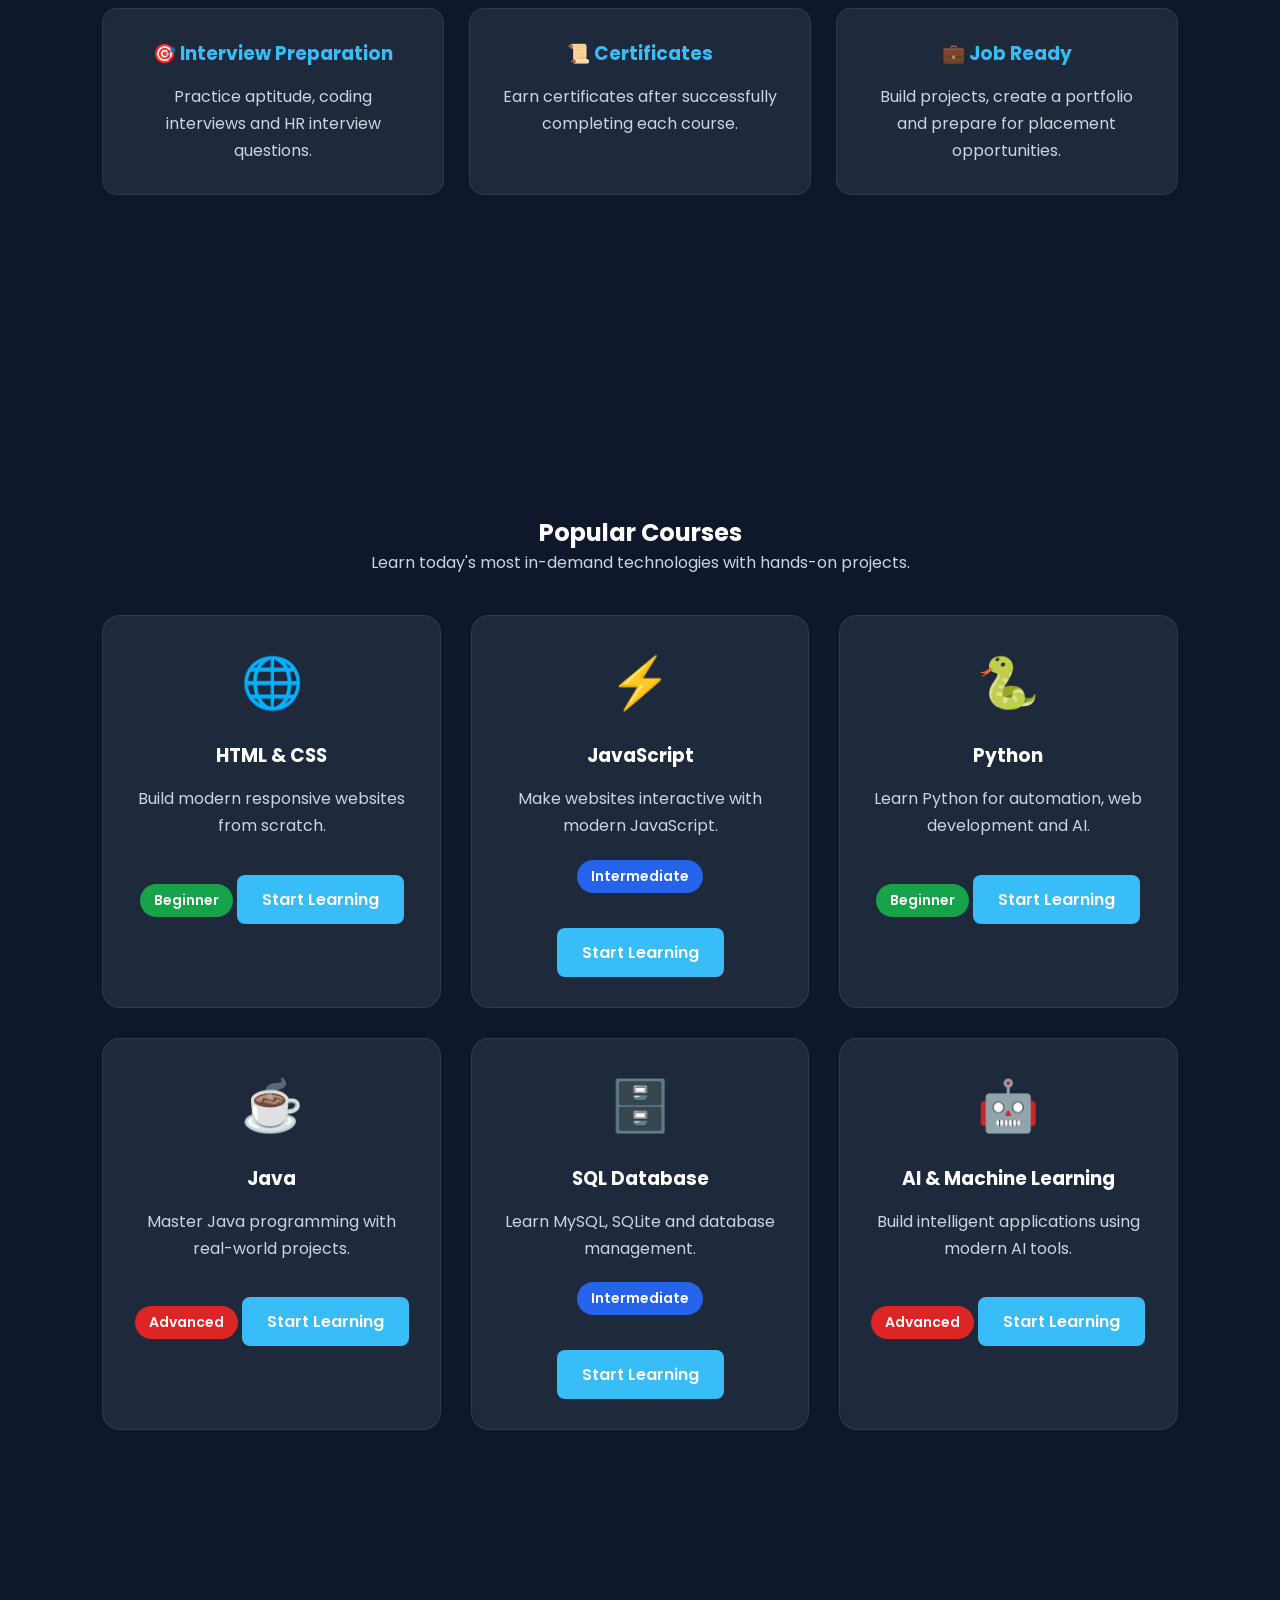
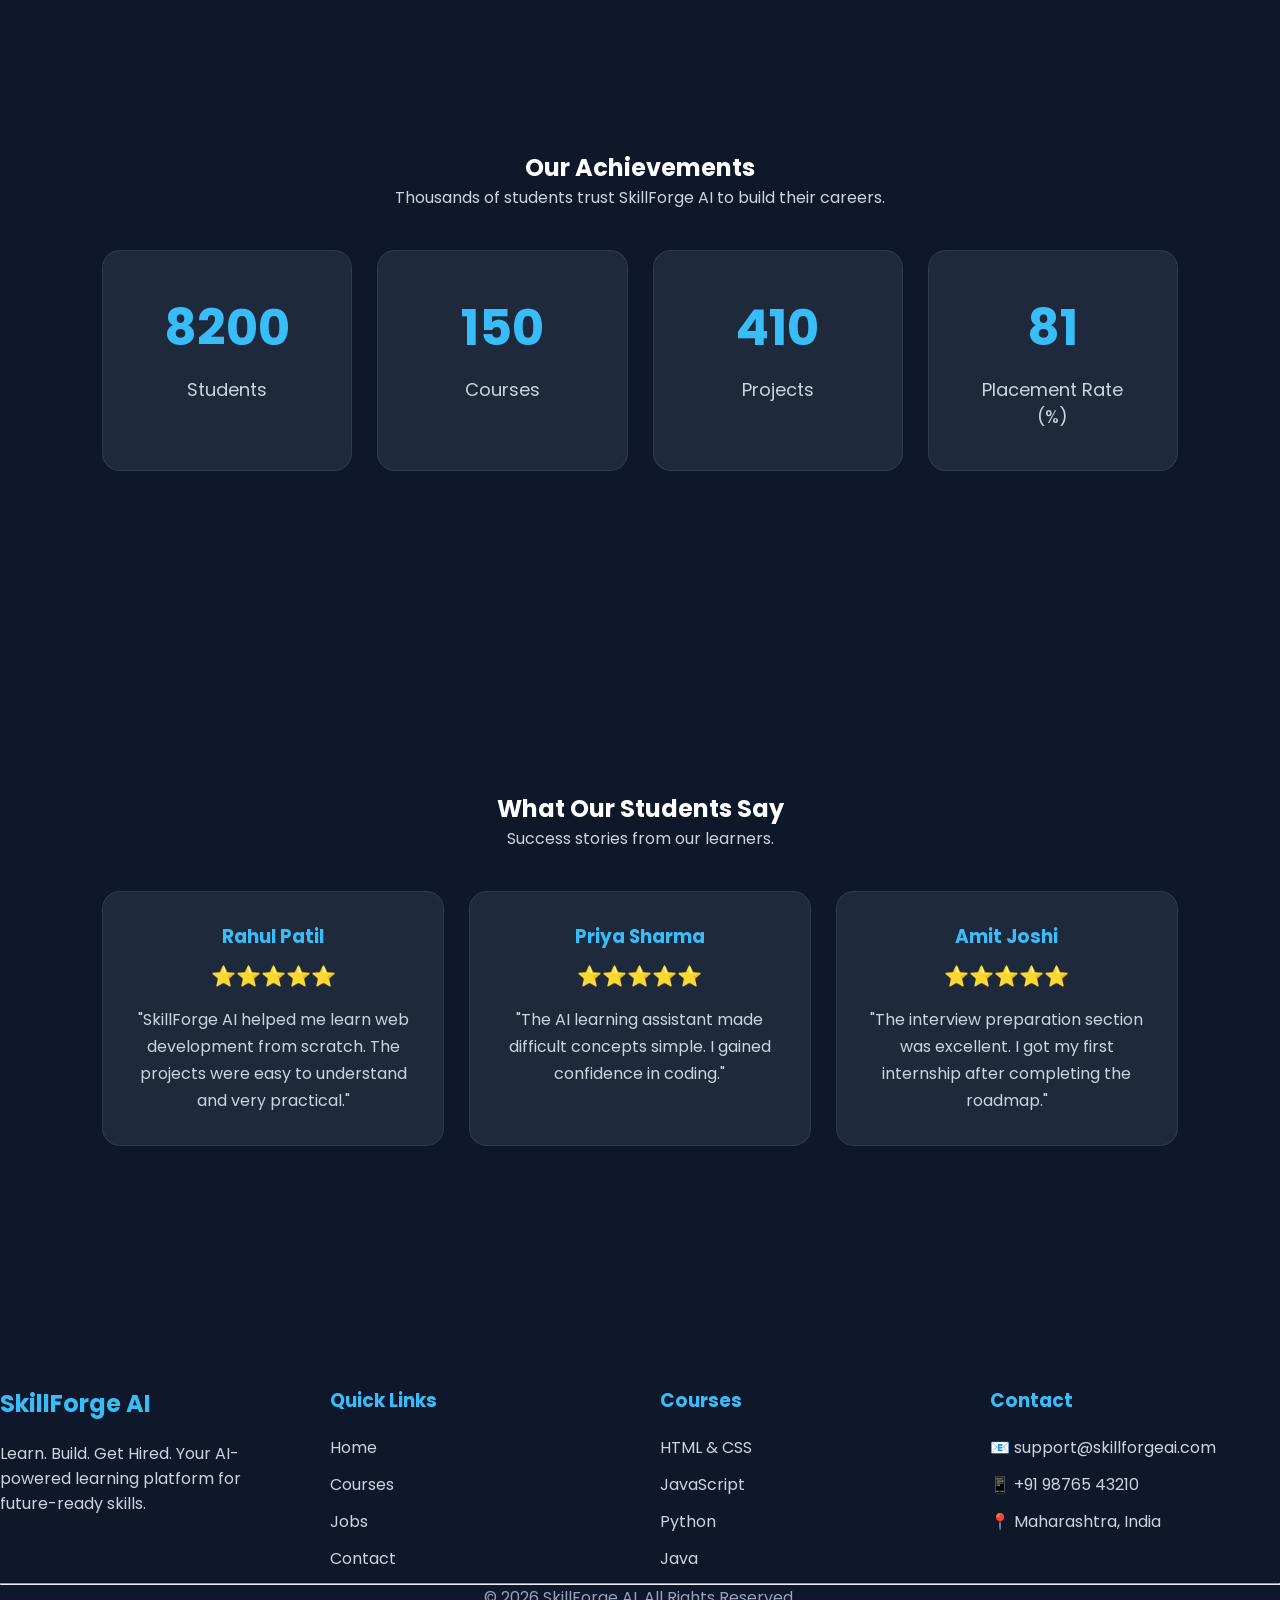
==== commit ab1d4f69: "Completed Homepage UI" ====
--- a/index.html
+++ b/index.html
@@ -20,131 +20,140 @@
 
 <body>
 
-<header>
-    <nav class="navbar">
-
-        <div class="logo">
-            <h2>SkillForge AI</h2>
-        </div>
-
-        <ul class="nav-links">
-            <li><a href="index.html">Home</a></li>
-            <li><a href="courses.html">Courses</a></li>
-            <li><a href="jobs.html">Jobs</a></li>
-            <li><a href="contact.html">Contact</a></li>
-        </ul>
-
-        <div class="buttons">
-
-            <button id="themeToggle" class="theme-btn">
-                🌙
-            </button>
-
-            <a href="login.html" class="login-btn">
-                Login
-            </a>
-
-            <a href="signup.html" class="signup-btn">
-                Sign Up
-            </a>
-
-        </div>
-
-    </nav>
-</header>
-
-<!-- ================= HERO ================= -->
-
-<section class="hero hidden">
-
-    <div class="hero-left">
-
-        <h1>
-            Learn Future Skills with
-            <span>Artificial Intelligence</span>
-        </h1>
-
-        <p>
-            SkillForge AI helps students learn programming,
-            build real-world projects, practice coding,
-            prepare for interviews and become job ready.
-        </p>
-
-        <div class="hero-buttons">
-
-            <a href="courses.html" class="primary-btn">
-                Get Started
-            </a>
-
-            <a href="courses.html" class="secondary-btn">
-                Explore Courses
-            </a>
-
-        </div>
-
-    </div>
-
-    <div class="hero-right">
-
-        <img src="images/hero.png" alt="SkillForge AI">
-
-    </div>
-
-</section>
-<!-- ================= FEATURES ================= -->
-
-<section class="features hidden">
+    <!-- ================= NAVBAR ================= -->
+
+    <header>
+
+        <nav class="navbar">
+            <div class="menu-toggle" id="menuToggle">
+    ☰
+</div>
+
+            <div class="logo">
+
+                <h2>SkillForge AI</h2>
+
+            </div>
+
+            <ul class="nav-links">
+
+                <li><a href="#">Home</a></li>
+
+                <li><a href="courses.html">Courses</a></li>
+
+                <li><a href="#">Features</a></li>
+
+                <li><a href="#">About</a></li>
+
+                <li><a href="contact.html">Contact</a></li>
+
+            </ul>
+
+            <div class="buttons">
+                
+    <button id="themeToggle" class="theme-btn">
+    🌙
+</button>
+
+                <a href="login.html" class="login-btn">Login</a>
+
+                <a href="signup.html" class="signup-btn">Sign Up</a>
+
+            </div>
+
+        </nav>
+
+    </header>
+
+    <!-- ================= HERO SECTION ================= -->
+
+    <section class="hero">
+     <section class="hero hidden"></section>
+        <div class="hero-left">
+
+            <h1>
+                Learn Future Skills with
+                <span>Artificial Intelligence</span>
+            </h1>
+
+            <p>
+
+                SkillForge AI is an online learning platform where students
+                can learn programming, build projects,
+                practice interviews and become job ready.
+
+            </p>
+
+            <div class="hero-buttons">
+
+                <a href="#" class="primary-btn">Get Started</a>
+
+                <a href="#" class="secondary-btn">Explore Courses</a>
+
+            </div>
+
+        </div>
+
+        <div class="hero-right">
+
+            <img src="images/hero.png" alt="Hero Image">
+
+        </div>
+
+    </section>
+    <!-- ================= FEATURES ================= -->
+
+ <section class="features">
 
     <h2>Why Choose SkillForge AI?</h2>
 
     <p class="section-text">
         Everything you need to become a Full Stack Developer.
     </p>
-
+  <section class="features hidden"></section>
     <div class="feature-container">
 
         <div class="card">
             <h3>🤖 AI Learning</h3>
-            <p>Learn with an AI-powered assistant that explains every concept in simple language.</p>
+            <p>Learn with an AI-powered assistant that explains concepts in simple language.</p>
         </div>
 
         <div class="card">
             <h3>💻 Coding Practice</h3>
-            <p>Practice HTML, CSS, JavaScript, Python and Java with hands-on examples.</p>
+            <p>Practice HTML, CSS, JavaScript, Python and Java with real-world examples.</p>
         </div>
 
         <div class="card">
             <h3>📚 Premium Courses</h3>
-            <p>Access beginner to advanced courses with structured roadmaps.</p>
-        </div>
-
-        <div class="card">
-            <h3>🎯 Interview Prep</h3>
-            <p>Prepare for coding interviews, aptitude tests and HR rounds.</p>
+            <p>Access structured learning paths from beginner to advanced level.</p>
+        </div>
+
+        <div class="card">
+            <h3>🎯 Interview Preparation</h3>
+            <p>Practice aptitude, coding interviews and HR interview questions.</p>
         </div>
 
         <div class="card">
             <h3>📜 Certificates</h3>
-            <p>Earn certificates after completing each course successfully.</p>
+            <p>Earn certificates after successfully completing each course.</p>
         </div>
 
         <div class="card">
             <h3>💼 Job Ready</h3>
-            <p>Create projects, build your portfolio and become placement ready.</p>
+            <p>Build projects, create a portfolio and prepare for placement opportunities.</p>
         </div>
 
     </div>
 
 </section>
-
 <!-- ================= COURSES ================= -->
 
-<section class="courses hidden">
-
+<section class="courses">
+<section class="courses hidden"></section>
     <h2>Popular Courses</h2>
 
     <p class="section-text">
-        Learn the latest technologies with practical projects.
+        Learn today's most in-demand technologies with hands-on projects.
     </p>
 
     <div class="course-container">
@@ -152,57 +161,63 @@
         <div class="course-card">
             <div class="course-icon">🌐</div>
             <h3>HTML & CSS</h3>
-            <p>Build responsive websites from scratch.</p>
-            <a href="#" class="course-btn">Learn More</a>
+            <p>Build modern responsive websites from scratch.</p>
+            <span class="level beginner">Beginner</span>
+            <a href="#" class="course-btn">Start Learning</a>
         </div>
 
         <div class="course-card">
             <div class="course-icon">⚡</div>
             <h3>JavaScript</h3>
-            <p>Create dynamic and interactive web applications.</p>
-            <a href="#" class="course-btn">Learn More</a>
+            <p>Make websites interactive with modern JavaScript.</p>
+            <span class="level intermediate">Intermediate</span>
+            <a href="#" class="course-btn">Start Learning</a>
         </div>
 
         <div class="course-card">
             <div class="course-icon">🐍</div>
             <h3>Python</h3>
-            <p>Learn Python for automation, AI and web development.</p>
-            <a href="#" class="course-btn">Learn More</a>
+            <p>Learn Python for automation, web development and AI.</p>
+            <span class="level beginner">Beginner</span>
+            <a href="#" class="course-btn">Start Learning</a>
         </div>
 
         <div class="course-card">
             <div class="course-icon">☕</div>
             <h3>Java</h3>
             <p>Master Java programming with real-world projects.</p>
-            <a href="#" class="course-btn">Learn More</a>
+            <span class="level advanced">Advanced</span>
+            <a href="#" class="course-btn">Start Learning</a>
         </div>
 
         <div class="course-card">
             <div class="course-icon">🗄️</div>
-            <h3>SQL</h3>
-            <p>Learn database design and SQL queries.</p>
-            <a href="#" class="course-btn">Learn More</a>
+            <h3>SQL Database</h3>
+            <p>Learn MySQL, SQLite and database management.</p>
+            <span class="level intermediate">Intermediate</span>
+            <a href="#" class="course-btn">Start Learning</a>
         </div>
 
         <div class="course-card">
             <div class="course-icon">🤖</div>
             <h3>AI & Machine Learning</h3>
-            <p>Build intelligent applications using AI tools.</p>
-            <a href="#" class="course-btn">Learn More</a>
+            <p>Build intelligent applications using modern AI tools.</p>
+            <span class="level advanced">Advanced</span>
+            <a href="#" class="course-btn">Start Learning</a>
         </div>
 
     </div>
 
 </section>
-
 <!-- ================= STATISTICS ================= -->
-
-<section class="stats hidden">
-
+<!-- ================= STATISTICS ================= -->
+
+<section class="stats">
+<section class="stats hidden"></section>
     <h2>Our Achievements</h2>
 
     <p class="section-text">
-        Thousands of students trust SkillForge AI.
+        Thousands of students trust SkillForge AI to build their careers.
     </p>
 
     <div class="stats-container">
@@ -224,7 +239,7 @@
 
         <div class="stat-card">
             <h1 class="counter" data-target="95">0</h1>
-            <p>Placement Rate</p>
+            <p>Placement Rate (%)</p>
         </div>
 
     </div>
@@ -232,12 +247,12 @@
 </section>
 <!-- ================= TESTIMONIALS ================= -->
 
-<section class="testimonials hidden">
-
+<section class="testimonials">
+<section class="testimonials hidden"></section>
     <h2>What Our Students Say</h2>
 
     <p class="section-text">
-        Trusted by thousands of students across India.
+        Success stories from our learners.
     </p>
 
     <div class="testimonial-container">
@@ -246,8 +261,8 @@
             <h3>Rahul Patil</h3>
             <span>⭐⭐⭐⭐⭐</span>
             <p>
-                SkillForge AI helped me become a Frontend Developer.
-                The projects are practical and easy to understand.
+                "SkillForge AI helped me learn web development from scratch.
+                The projects were easy to understand and very practical."
             </p>
         </div>
 
@@ -255,8 +270,8 @@
             <h3>Priya Sharma</h3>
             <span>⭐⭐⭐⭐⭐</span>
             <p>
-                The AI assistant explains coding concepts in a simple way.
-                I love this platform.
+                "The AI learning assistant made difficult concepts simple.
+                I gained confidence in coding."
             </p>
         </div>
 
@@ -264,8 +279,8 @@
             <h3>Amit Joshi</h3>
             <span>⭐⭐⭐⭐⭐</span>
             <p>
-                Thanks to SkillForge AI, I cleared my internship interview
-                after completing the roadmap.
+                "The interview preparation section was excellent.
+                I got my first internship after completing the roadmap."
             </p>
         </div>
 
@@ -275,25 +290,18 @@
 
 <!-- ================= FOOTER ================= -->
 
-<footer class="footer hidden">
-
+<footer class="footer hidden"></footer>
     <div class="footer-container">
 
         <div class="footer-box">
             <h2>SkillForge AI</h2>
-
-            <p>
-                Learn • Build • Get Hired
-            </p>
-
-            <p>
-                India's modern AI learning platform for students and developers.
-            </p>
-
+            <p>
+                Learn. Build. Get Hired.
+                Your AI-powered learning platform for future-ready skills.
+            </p>
         </div>
 
         <div class="footer-box">
-
             <h3>Quick Links</h3>
 
             <a href="index.html">Home</a>
@@ -304,8 +312,7 @@
         </div>
 
         <div class="footer-box">
-
-            <h3>Top Courses</h3>
+            <h3>Courses</h3>
 
             <a href="#">HTML & CSS</a>
             <a href="#">JavaScript</a>
@@ -315,11 +322,10 @@
         </div>
 
         <div class="footer-box">
-
             <h3>Contact</h3>
 
             <p>📧 support@skillforgeai.com</p>
-            <p>📱 +91 9876543210</p>
+            <p>📱 +91 98765 43210</p>
             <p>📍 Maharashtra, India</p>
 
         </div>
@@ -329,18 +335,19 @@
     <hr>
 
     <div class="copyright">
+
         © 2026 SkillForge AI. All Rights Reserved.
-    </div>
+
+    </div>
+    <!-- ================= AI CHAT BUTTON ================= -->
+
+    <script src="js/script.js"></script>
 
 </footer>
-
-<!-- Floating AI Chat Button -->
 
 <div class="chat-button" id="chatButton">
     💬
 </div>
-
-<script src="js/script.js"></script>
-
 </body>
+
 </html>
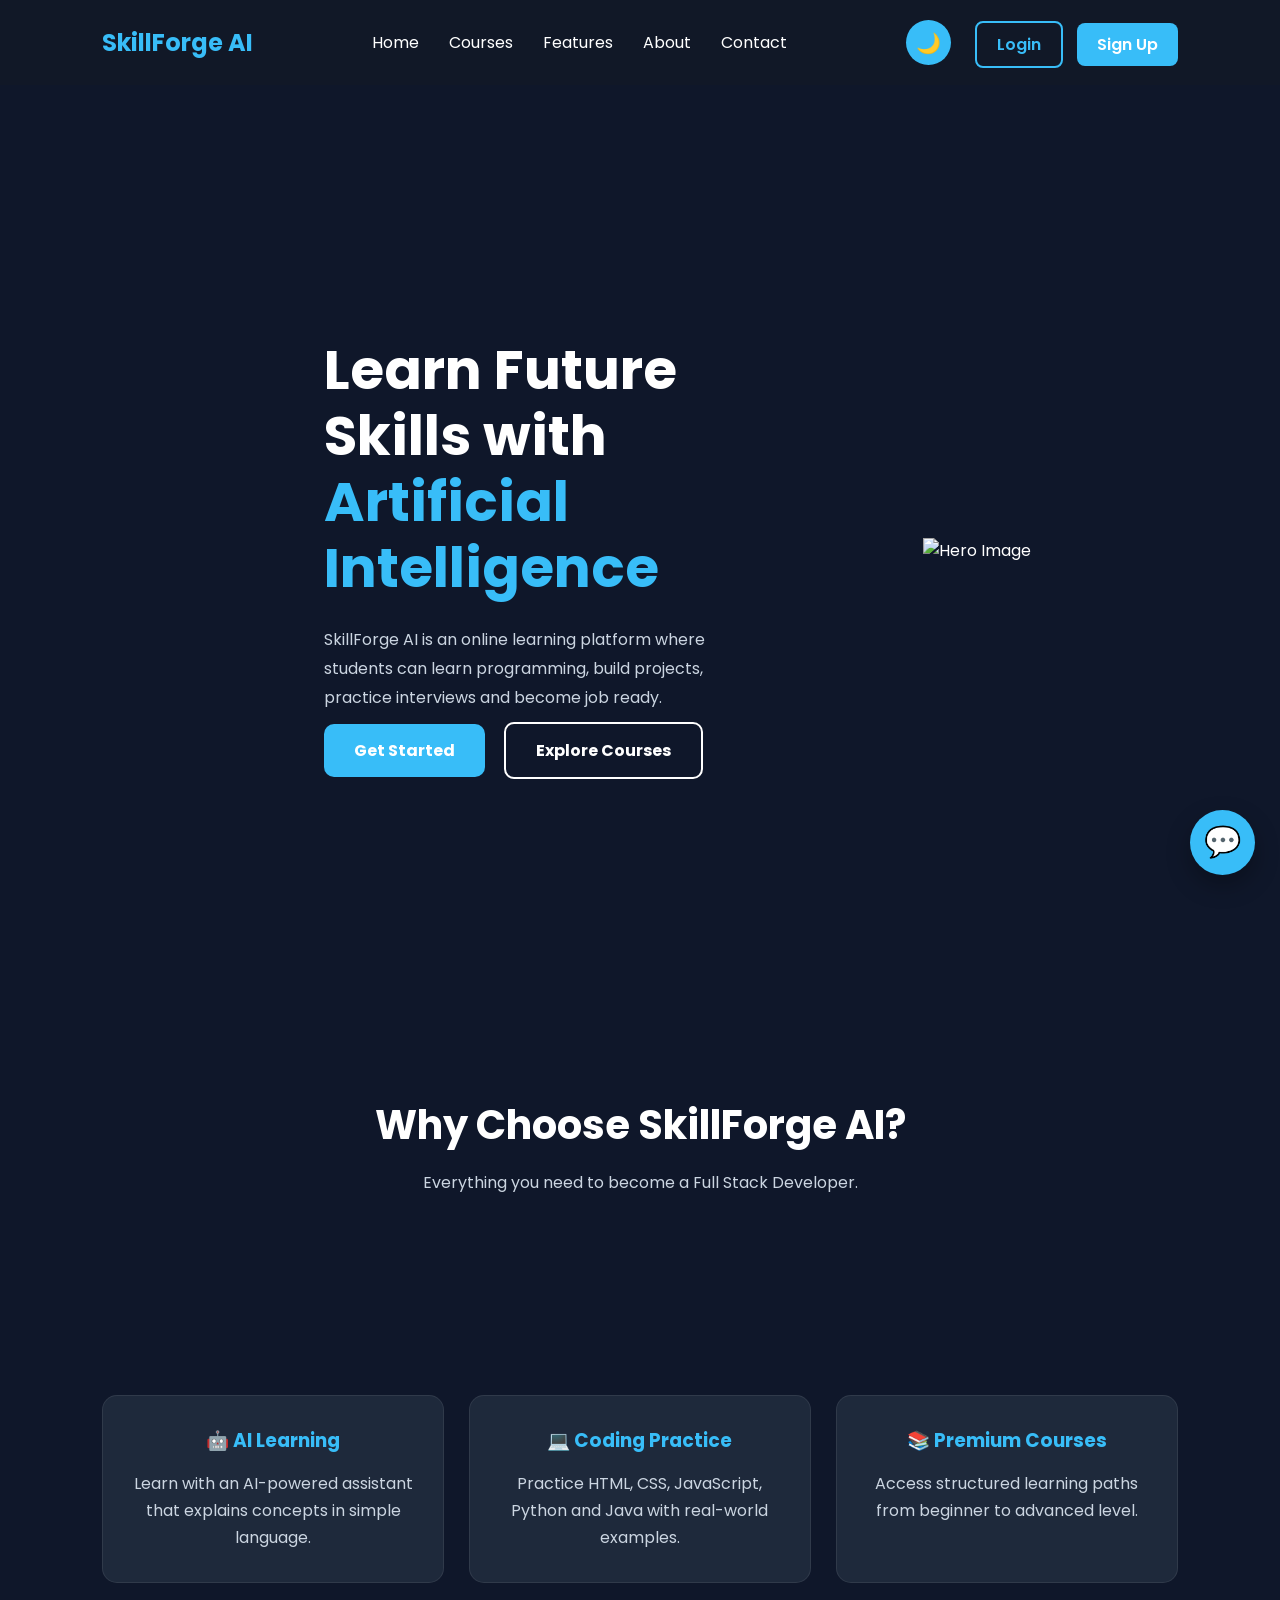
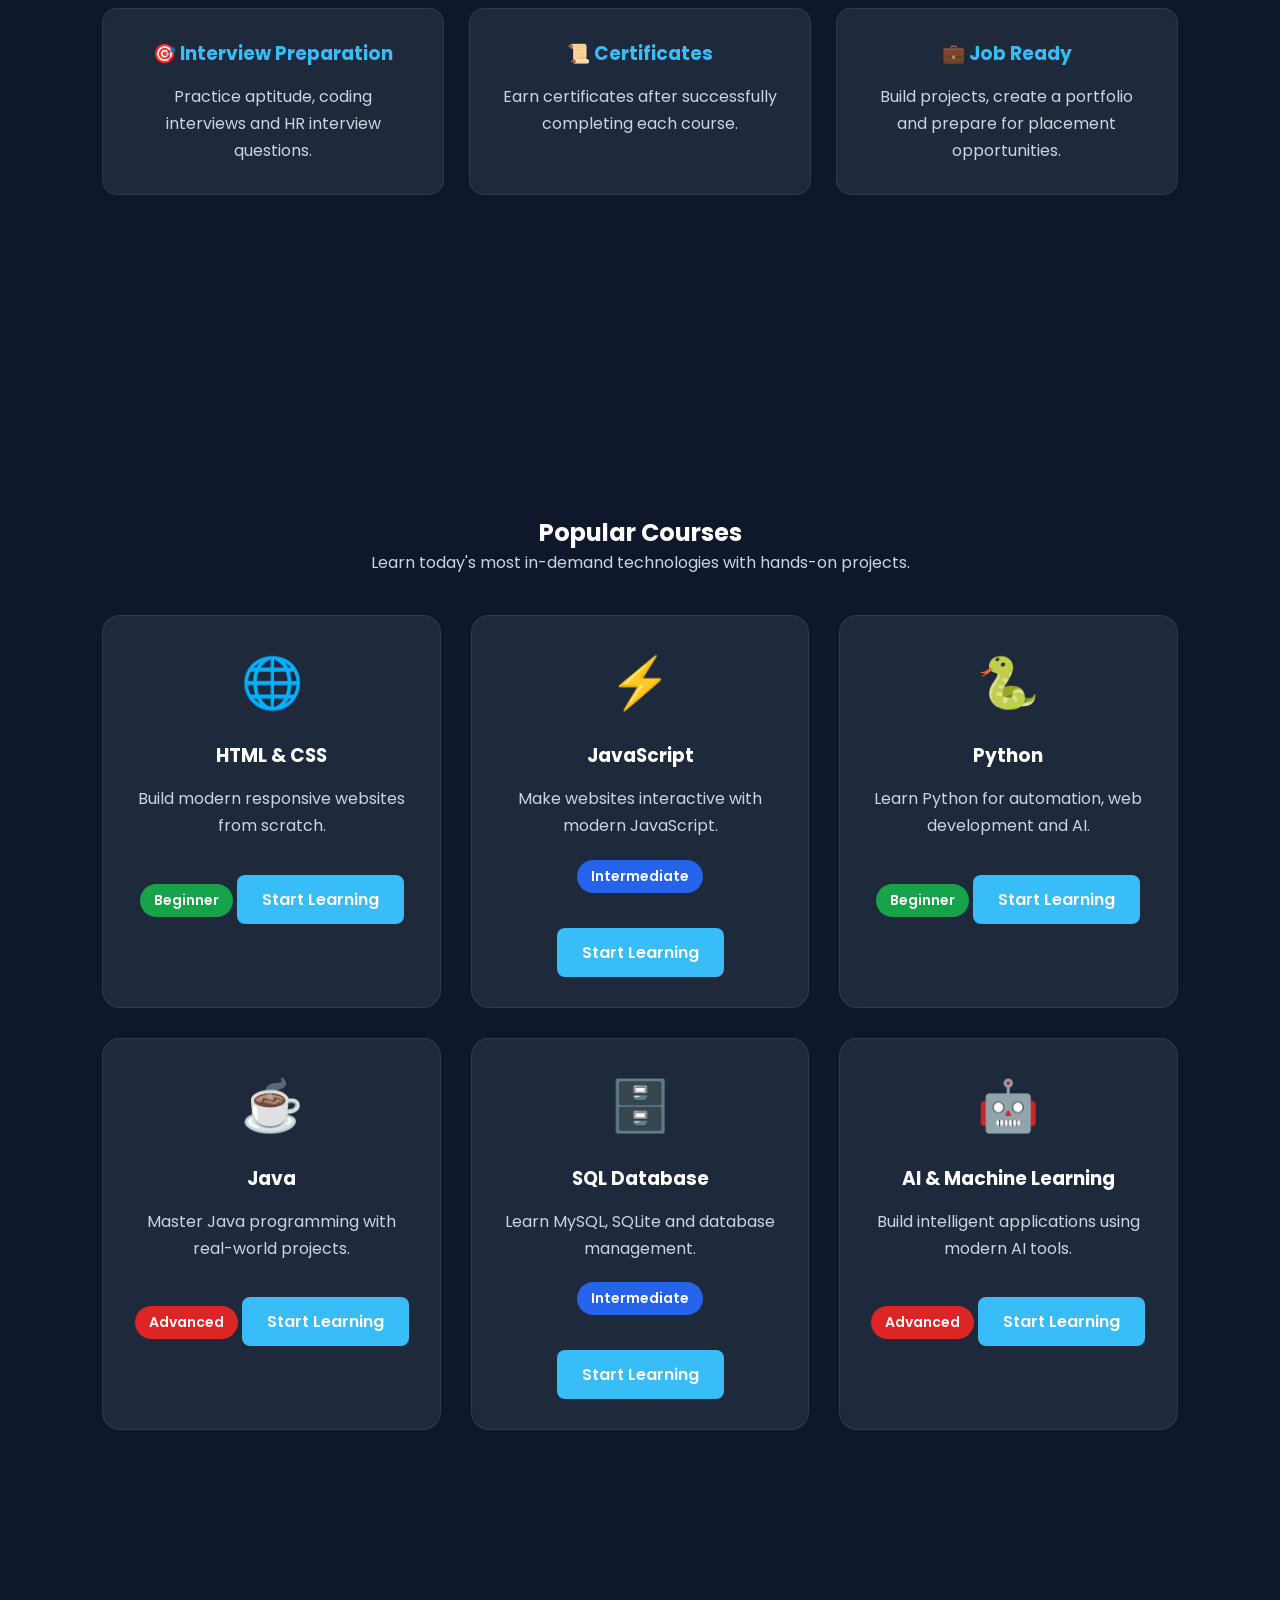
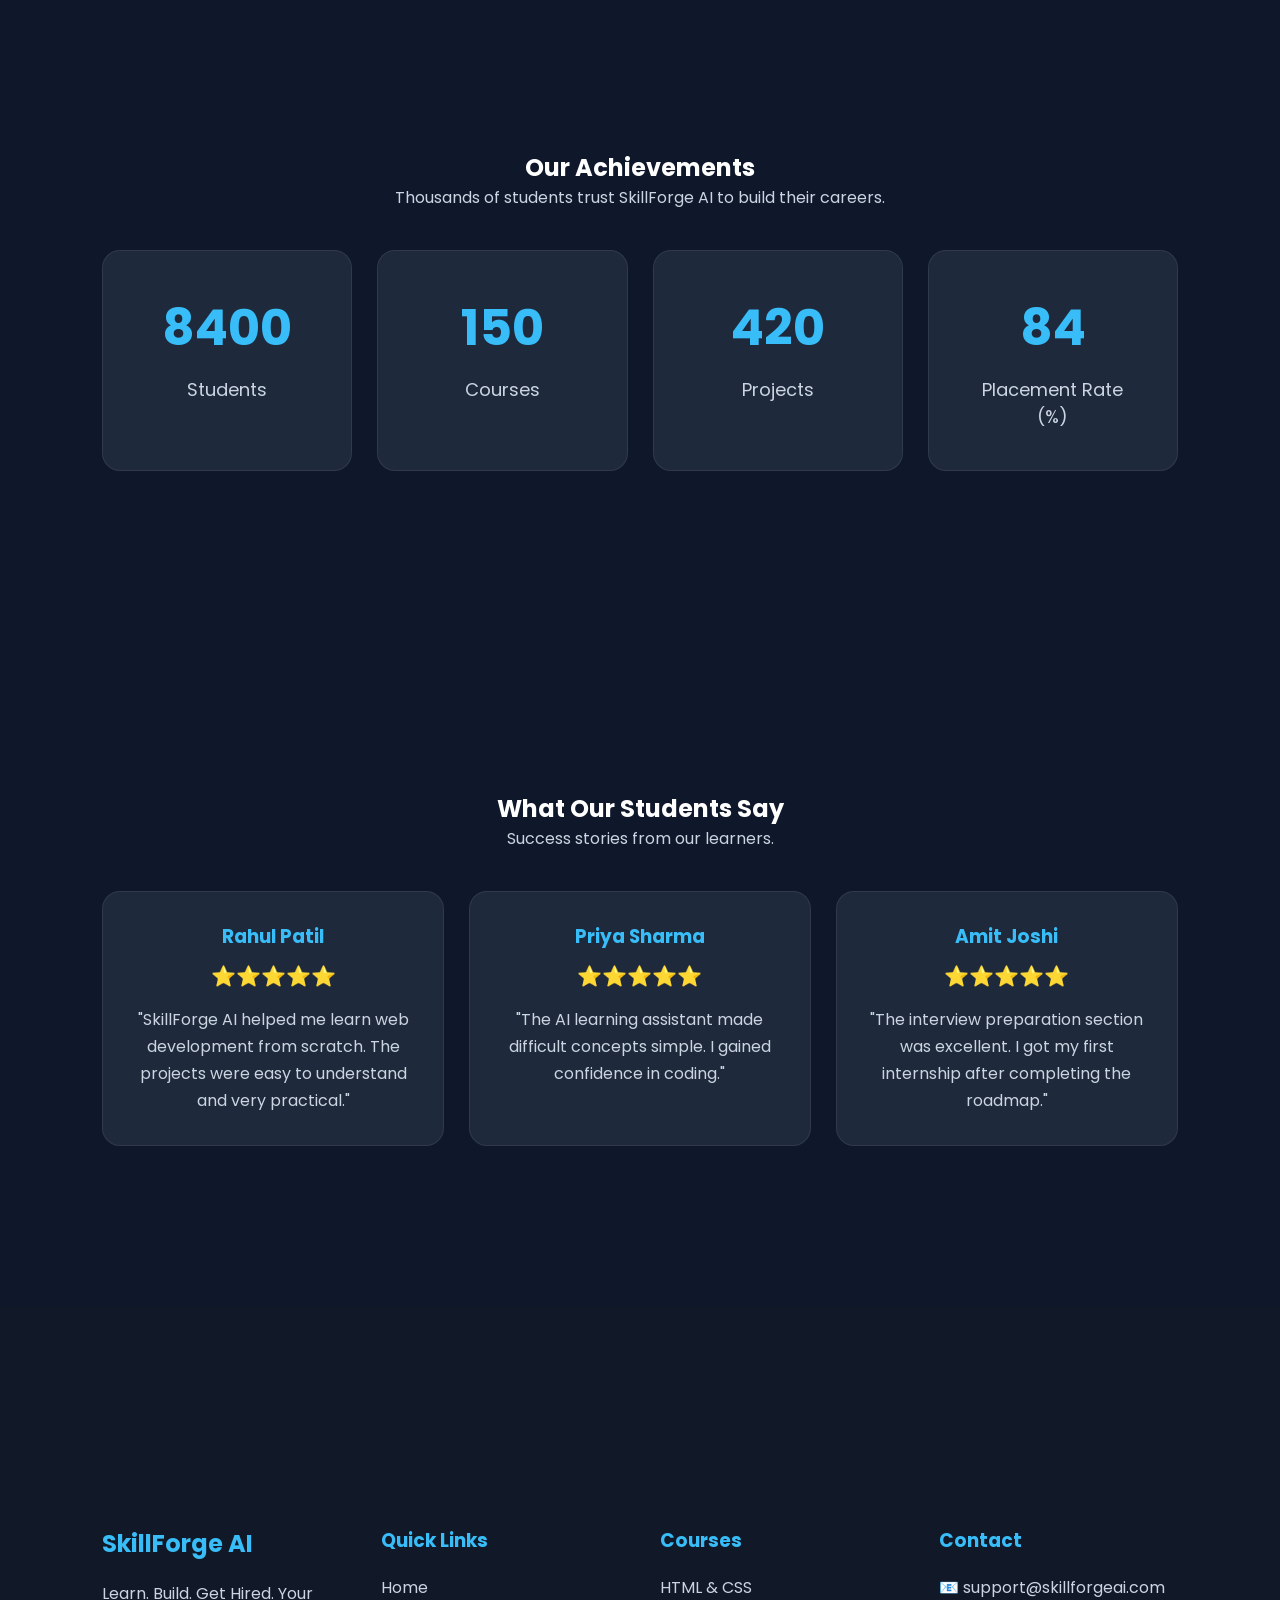
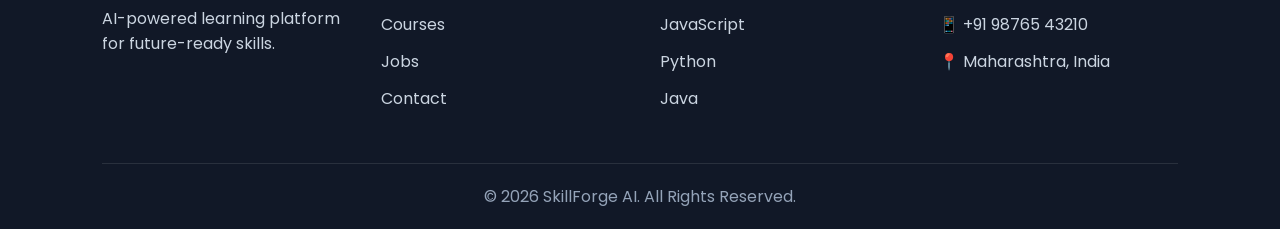
==== commit c4feaa00: "Completed Homepage UI" ====
--- a/index.html
+++ b/index.html
@@ -289,7 +289,7 @@
 </section>
 
 <!-- ================= FOOTER ================= -->
-
+ <footer class="footer">
 <footer class="footer hidden"></footer>
     <div class="footer-container">
 
